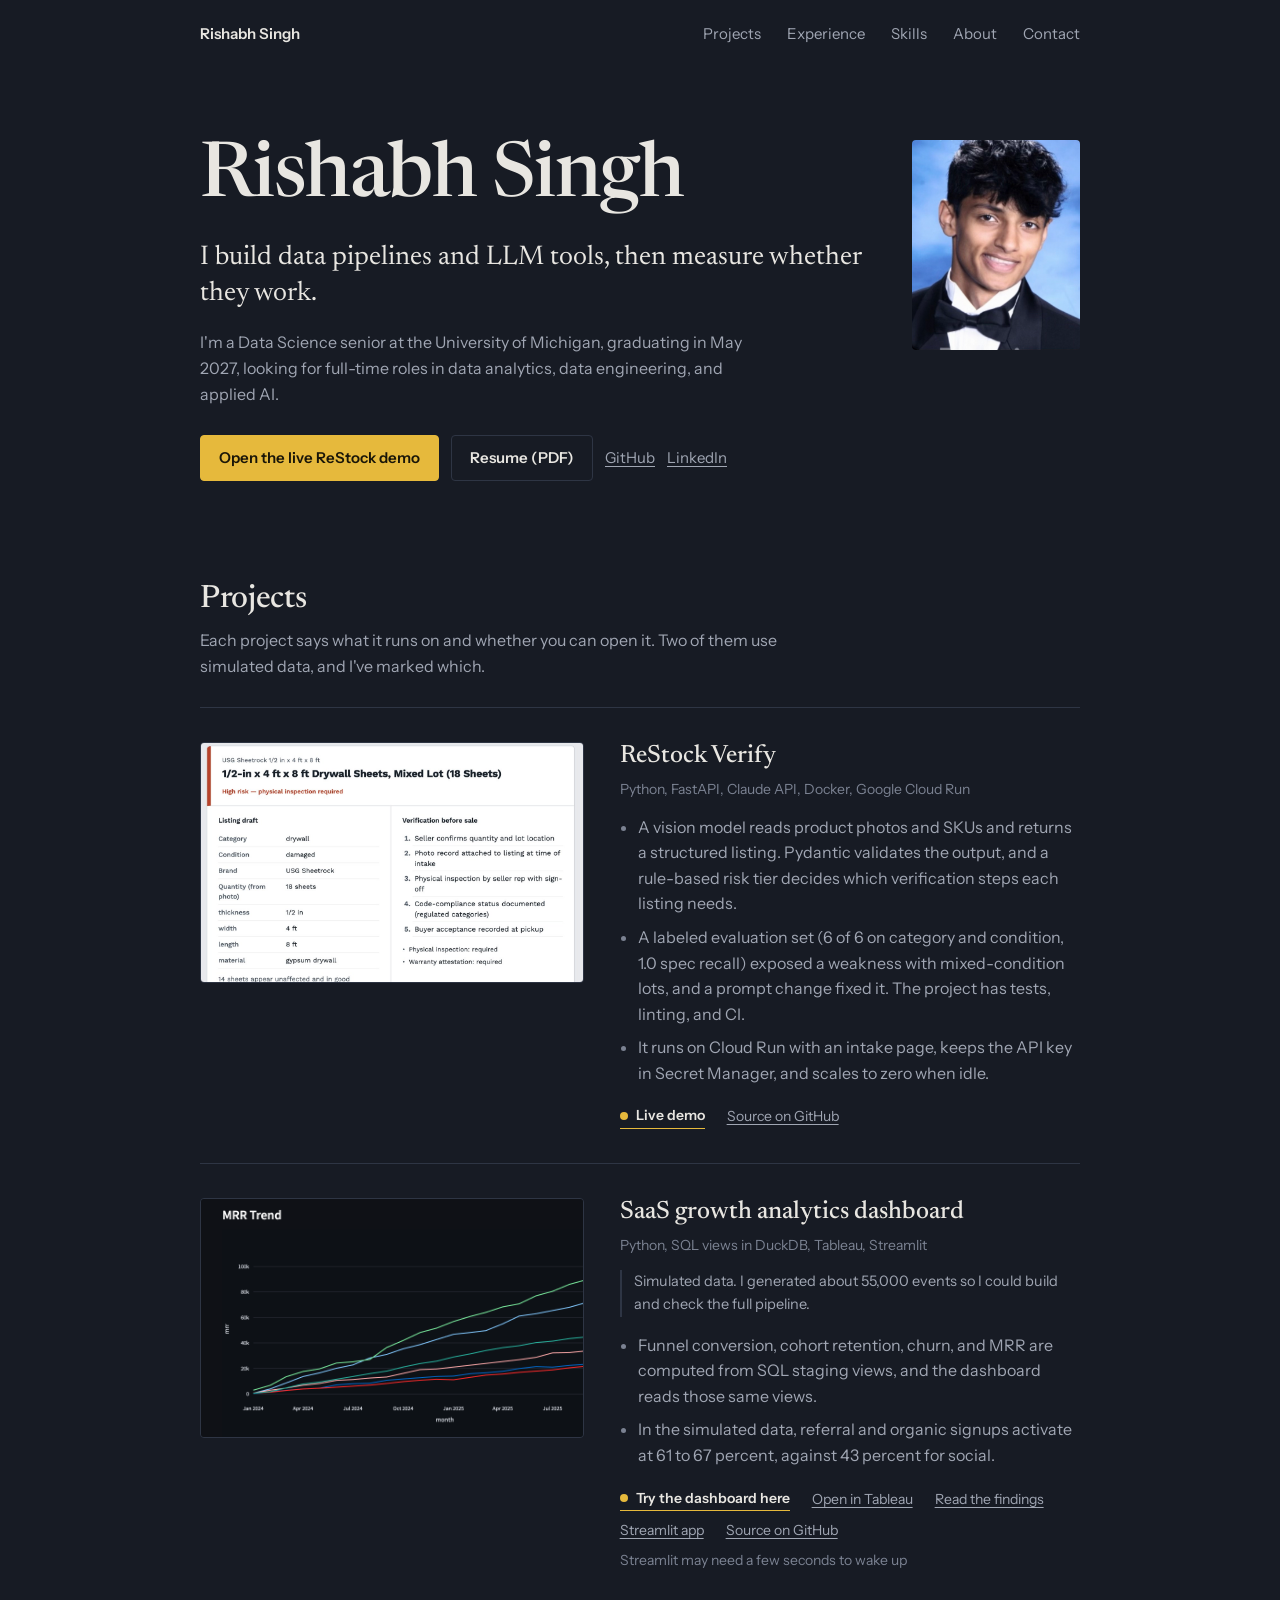
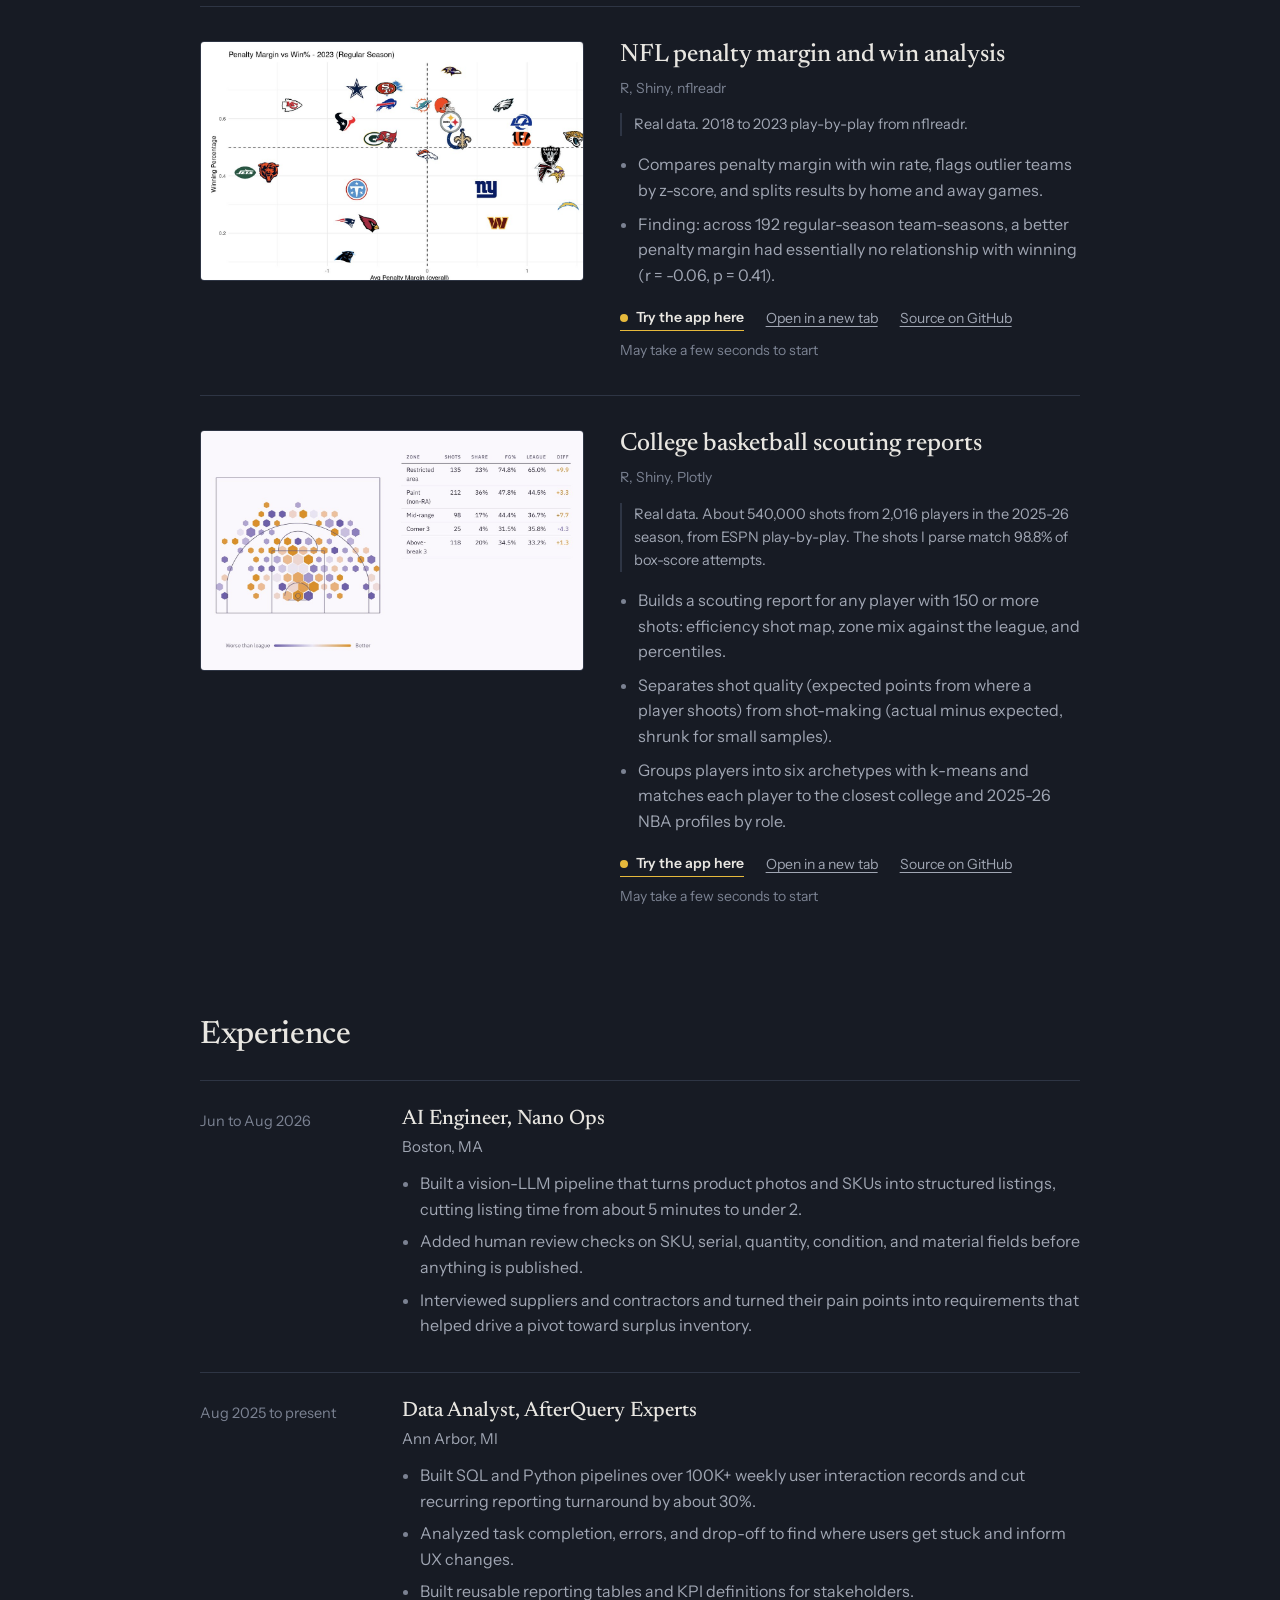
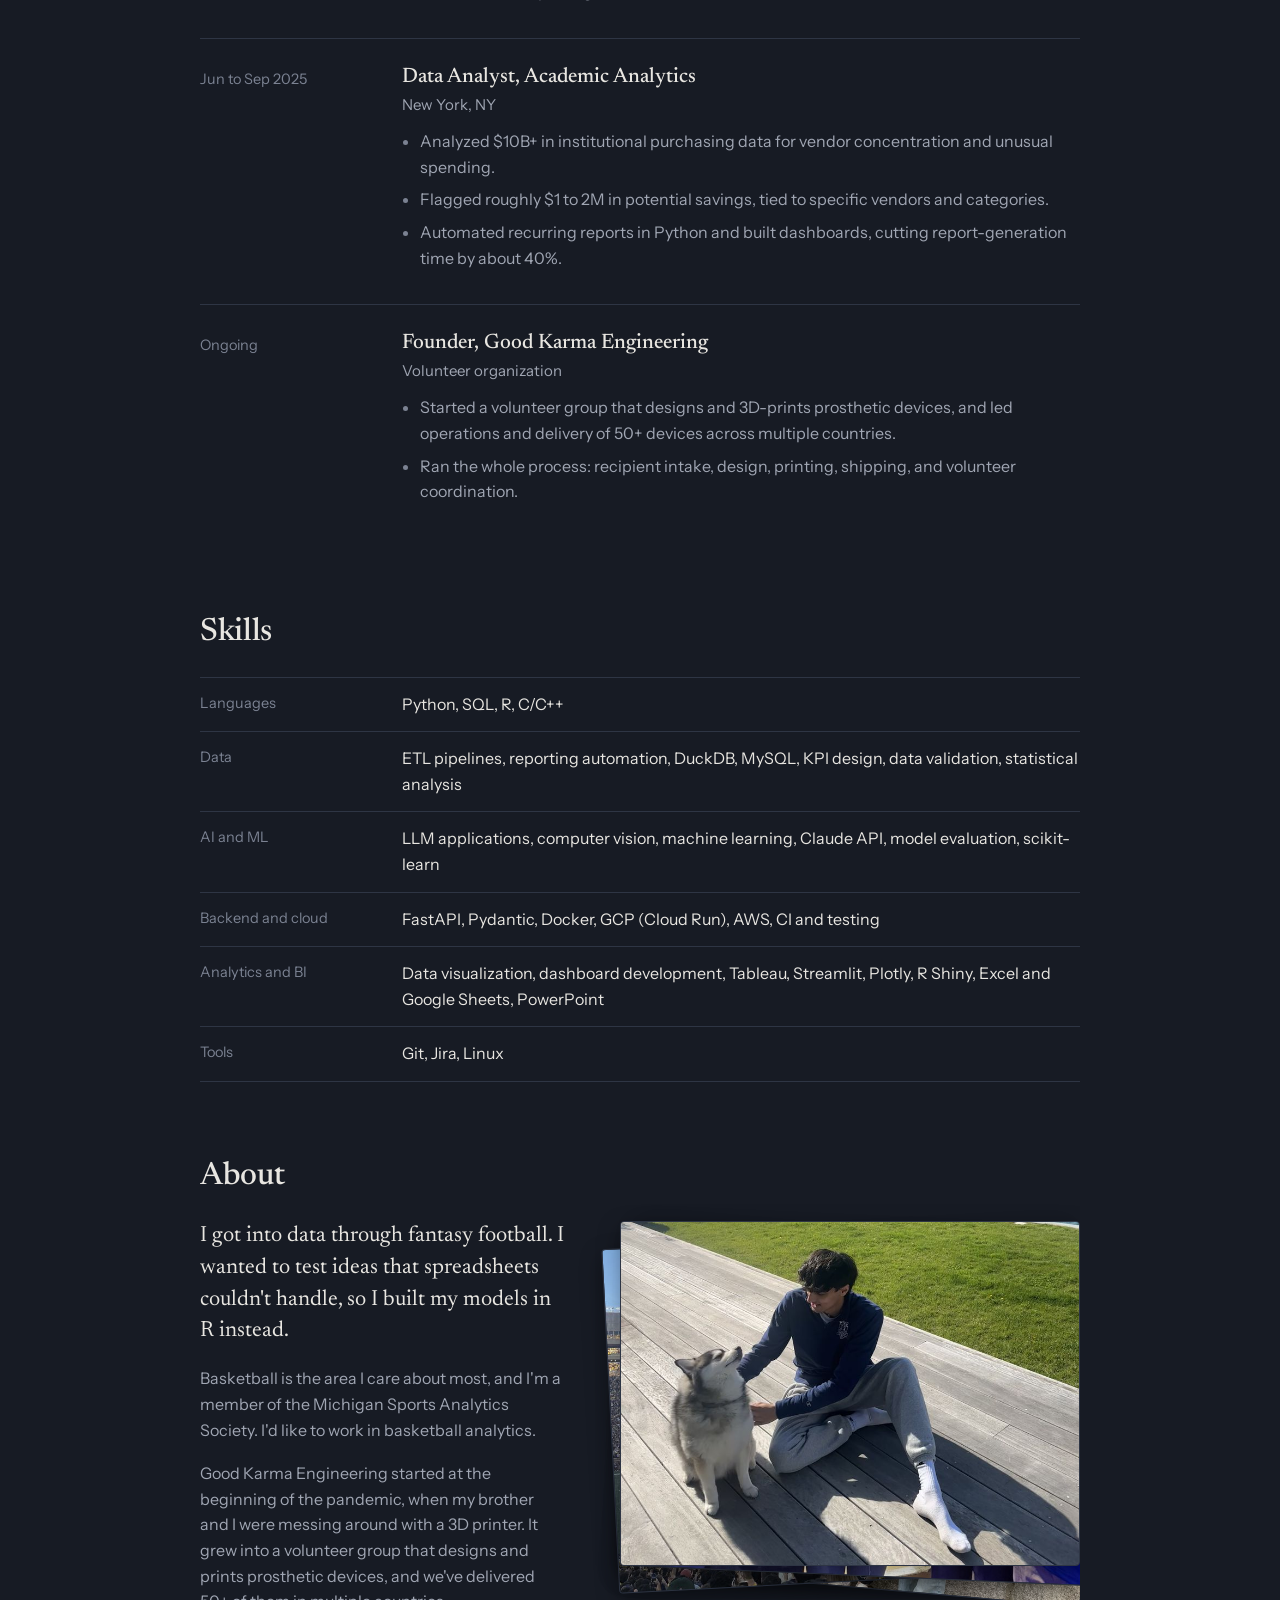
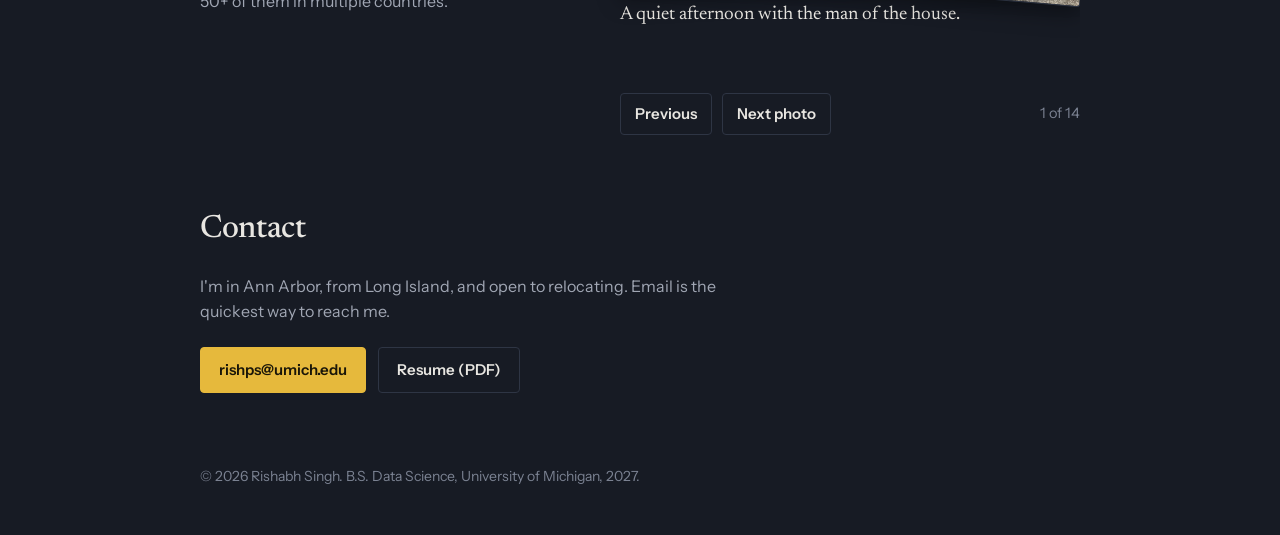
==== index.html @ 1d32dce1 "Skills: match the new resume" ====
<!DOCTYPE html>
<html lang="en">
<head>
  <meta charset="UTF-8" />
  <meta name="viewport" content="width=device-width, initial-scale=1.0" />
  <title>Rishabh Singh | Data and AI</title>
  <meta name="description" content="Rishabh Singh is a University of Michigan Data Science senior (May 2027) who builds data pipelines and LLM tools, and the analysis that checks whether they work." />
  <meta property="og:type" content="website" />
  <meta property="og:title" content="Rishabh Singh | Data and AI" />
  <meta property="og:description" content="Data pipelines, LLM tools, and the analysis behind them. Live demos, code, resume." />
  <meta property="og:image" content="https://rishabhsxngh.github.io/preview.png" />
  <meta property="og:url" content="https://rishabhsxngh.github.io" />
  <meta name="twitter:card" content="summary_large_image" />
  <link rel="preconnect" href="https://fonts.googleapis.com" />
  <link rel="preconnect" href="https://fonts.gstatic.com" crossorigin />
  <link href="https://fonts.googleapis.com/css2?family=Newsreader:opsz,wght@6..72,400;6..72,500;6..72,600&family=Instrument+Sans:wght@400;500;600&display=swap" rel="stylesheet" />
  <style>
    :root {
      --bg: #171b24;
      --surface: #1e232e;
      --line: #2e3544;
      --text: #e8e6e1;
      --muted: #a0a6b3;
      --faint: #7b8292;
      --accent: #e6b93c;
      --serif: "Newsreader", Georgia, "Times New Roman", serif;
      --sans: "Instrument Sans", system-ui, -apple-system, "Segoe UI", sans-serif;
    }
    * { box-sizing: border-box; }
    html { scroll-behavior: smooth; }
    body {
      margin: 0;
      background: var(--bg);
      color: var(--text);
      font-family: var(--sans);
      font-size: 16px;
      line-height: 1.6;
      -webkit-font-smoothing: antialiased;
    }
    a { color: inherit; }
    img { display: block; max-width: 100%; }
    a:focus-visible { outline: 2px solid var(--accent); outline-offset: 3px; border-radius: 2px; }
    .wrap { width: min(880px, calc(100% - 48px)); margin: 0 auto; }

    /* top bar */
    .top { display: flex; justify-content: space-between; align-items: center; padding: 22px 0; font-size: 15px; }
    .top nav { display: flex; gap: 26px; }
    .top a { color: var(--muted); text-decoration: none; }
    .top a:hover { color: var(--text); }
    .top .home { color: var(--text); font-weight: 600; }

    /* intro */
    .intro { display: grid; grid-template-columns: 1fr 168px; gap: 48px; align-items: start; padding: 72px 0 24px; }
    h1 { font-family: var(--serif); font-weight: 500; font-size: clamp(46px, 7vw, 76px); line-height: 1.02; letter-spacing: -0.02em; margin: 0 0 22px; }
    .lede { font-family: var(--serif); font-size: clamp(22px, 2.6vw, 27px); line-height: 1.35; color: var(--text); margin: 0 0 18px; max-width: 30em; }
    .intro p.sub { color: var(--muted); margin: 0 0 28px; max-width: 36em; }
    .intro .photo img { width: 168px; height: 210px; object-fit: cover; border-radius: 4px; }
    .actions { display: flex; flex-wrap: wrap; gap: 12px; align-items: center; }
    .btn { display: inline-block; padding: 10px 18px; border-radius: 4px; font-weight: 600; font-size: 15px; text-decoration: none; border: 1px solid var(--line); color: var(--text); }
    .btn:hover { border-color: var(--muted); }
    .btn.primary { background: var(--accent); border-color: var(--accent); color: #1a1608; }
    .btn.primary:hover { background: #f0c95a; border-color: #f0c95a; }
    .textlink { color: var(--muted); font-size: 15px; text-underline-offset: 3px; }
    .textlink:hover { color: var(--text); }

    /* sections */
    section { padding-top: 76px; }
    h2 { font-family: var(--serif); font-weight: 500; font-size: 32px; letter-spacing: -0.01em; line-height: 1.15; margin: 0 0 26px; }
    .section-note { color: var(--muted); margin: -16px 0 28px; max-width: 38em; }

    /* projects */
    .project { display: grid; grid-template-columns: 1fr; gap: 20px; padding: 34px 0; border-top: 1px solid var(--line); }
    .project.has-shot { grid-template-columns: minmax(0, 5fr) minmax(0, 6fr); gap: 36px; align-items: start; }
    .project h3 { font-family: var(--serif); font-weight: 500; font-size: 25px; line-height: 1.2; margin: 0 0 6px; }
    .stack { color: var(--faint); font-size: 14px; margin: 0 0 14px; }
    .project ul { margin: 0 0 18px; padding-left: 18px; color: var(--muted); }
    .project li { margin-bottom: 8px; }
    .project li::marker { color: var(--faint); }
    .shot { border: 1px solid var(--line); border-radius: 4px; overflow: hidden; background: var(--surface); }
    .shot img { width: 100%; aspect-ratio: 16 / 10; object-fit: cover; object-position: top left; }
    .status { display: flex; flex-wrap: wrap; gap: 8px 22px; align-items: center; font-size: 14px; }
    .status .live { display: inline-flex; align-items: center; gap: 8px; font-weight: 600; color: var(--text); text-decoration: none; border-bottom: 1px solid var(--accent); padding-bottom: 1px; }
    .status .live::before { content: ""; width: 8px; height: 8px; border-radius: 50%; background: var(--accent); }
    .status .live:hover { color: var(--accent); }
    .status a.src { color: var(--muted); text-underline-offset: 3px; }
    .status a.src:hover { color: var(--text); }
    .status button.try { font: inherit; font-weight: 600; color: var(--text); background: none; border: 0; border-bottom: 1px solid var(--accent); padding: 0 0 1px; cursor: pointer; display: inline-flex; align-items: center; gap: 8px; }
    .status button.try::before { content: ""; width: 8px; height: 8px; border-radius: 50%; background: var(--accent); }
    .status button.try:hover { color: var(--accent); }
    .embed { grid-column: 1 / -1; border: 1px solid var(--line); border-radius: 4px; background: var(--surface); padding: 10px; overflow: hidden; }
    .embed[hidden] { display: none; }
    .embed .tableauPlaceholder { width: 100%; }
    .status .note { color: var(--faint); }
    .data-note { margin: 0 0 16px; padding-left: 12px; border-left: 2px solid var(--line); color: var(--muted); font-size: 14.5px; }

    /* experience */
    .role { display: grid; grid-template-columns: 170px 1fr; gap: 12px 32px; padding: 26px 0; border-top: 1px solid var(--line); }
    .role .when { color: var(--faint); font-size: 14.5px; padding-top: 3px; }
    .role h3 { font-family: var(--serif); font-weight: 500; font-size: 21px; line-height: 1.25; margin: 0 0 2px; }
    .role .where { color: var(--muted); font-size: 15px; margin: 0 0 12px; }
    .role ul { margin: 0; padding-left: 18px; color: var(--muted); }
    .role li { margin-bottom: 7px; }
    .role li::marker { color: var(--faint); }

    /* skills */
    dl.skills { margin: 0; border-top: 1px solid var(--line); }
    dl.skills div { display: grid; grid-template-columns: 170px 1fr; gap: 12px 32px; padding: 14px 0; border-bottom: 1px solid var(--line); }
    dl.skills dt { color: var(--faint); font-size: 14.5px; }
    dl.skills dd { margin: 0; color: var(--text); }

    /* about */
    #about { overflow-x: clip; }
    .about-grid { display: grid; grid-template-columns: minmax(0, 1fr) minmax(0, 460px); gap: 56px; align-items: start; }
    .about-text p { margin: 0 0 18px; color: var(--muted); max-width: 34em; }
    .about-text p.first { font-family: var(--serif); font-size: 22px; line-height: 1.45; color: var(--text); }
    .deck { position: relative; aspect-ratio: 4 / 3; margin-bottom: 36px; }
    .card { position: absolute; inset: 0; margin: 0; border-radius: 4px; overflow: hidden; border: 1px solid var(--line); background: var(--surface); box-shadow: 0 8px 22px rgba(0, 0, 0, 0.35); cursor: pointer; transition: transform .38s cubic-bezier(.2, .7, .2, 1), opacity .25s; }
    .card img { width: 100%; height: 100%; object-fit: cover; }
    .card[data-pos="0"] { transform: none; z-index: 4; }
    .card[data-pos="1"] { transform: translate(12px, 10px) rotate(2.5deg); z-index: 3; }
    .card[data-pos="2"] { transform: translate(-10px, 16px) rotate(-3deg); z-index: 2; }
    .card[data-pos="3"] { transform: translate(16px, 22px) rotate(5deg); z-index: 1; }
    .card[data-pos="4"] { transform: translate(16px, 22px) rotate(5deg); z-index: 0; opacity: 0; pointer-events: none; }
    .card.leaving { transform: translate(78%, -6%) rotate(12deg); opacity: 0; }
    .card.no-anim { transition: none; }
    .caption { min-height: 3.1em; margin: 0 0 14px; font-family: var(--serif); font-size: 19px; line-height: 1.35; }
    .deck-controls { display: flex; align-items: center; gap: 10px; }
    .deck-controls button { font: inherit; font-size: 15px; font-weight: 600; padding: 8px 14px; border-radius: 4px; border: 1px solid var(--line); background: transparent; color: var(--text); cursor: pointer; }
    .deck-controls button:hover { border-color: var(--muted); }
    .deck-controls button:focus-visible { outline: 2px solid var(--accent); outline-offset: 3px; }
    .deck-controls .count { margin-left: auto; color: var(--faint); font-size: 14.5px; }

    /* contact */
    .contact p { color: var(--muted); max-width: 34em; margin: 0 0 22px; }
    footer { padding: 72px 0 48px; color: var(--faint); font-size: 14px; }

    @media (max-width: 760px) {
      .wrap { width: calc(100% - 40px); }
      .top .home { display: none; }
      .top nav { width: 100%; justify-content: space-between; flex-wrap: wrap; row-gap: 2px; font-size: 13px; }
      .deck { width: calc(100% - 28px); }
      .intro { grid-template-columns: 1fr; gap: 28px; padding-top: 40px; }
      .intro .photo { order: -1; }
      .intro .photo img { width: 104px; height: 130px; }
      section { padding-top: 56px; }
      .project.has-shot { grid-template-columns: 1fr; gap: 20px; }
      .role, dl.skills div { grid-template-columns: 1fr; gap: 2px; }
      .about-grid { grid-template-columns: 1fr; gap: 40px; }
      .about-text p.first { font-size: 20px; }
    }
    @media (prefers-reduced-motion: reduce) { html { scroll-behavior: auto; } .card { transition: none; } }
  </style>
</head>
<body>

<div class="wrap">
  <div class="top">
    <a class="home" href="#">Rishabh Singh</a>
    <nav>
      <a href="#projects">Projects</a>
      <a href="#experience">Experience</a>
      <a href="#skills">Skills</a>
      <a href="#about">About</a>
      <a href="#contact">Contact</a>
    </nav>
  </div>

  <header class="intro">
    <div>
      <h1>Rishabh Singh</h1>
      <p class="lede">I build data pipelines and LLM tools, then measure whether they work.</p>
      <p class="sub">I'm a Data Science senior at the University of Michigan, graduating in May 2027, looking for full-time roles in data analytics, data engineering, and applied AI.</p>
      <div class="actions">
        <a class="btn primary" href="https://restock-verify-336252879714.us-central1.run.app" target="_blank" rel="noreferrer">Open the live ReStock demo</a>
        <a class="btn" href="RishabhSingh_Resume_F26.pdf" target="_blank" rel="noreferrer">Resume (PDF)</a>
        <a class="textlink" href="https://github.com/rishabhsxngh" target="_blank" rel="noreferrer">GitHub</a>
        <a class="textlink" href="https://www.linkedin.com/in/rishabhsingh2027" target="_blank" rel="noreferrer">LinkedIn</a>
      </div>
    </div>
    <div class="photo"><img src="assets/img/photo.jpg" alt="Portrait of Rishabh Singh" /></div>
  </header>

  <main>
    <section id="projects">
      <h2>Projects</h2>
      <p class="section-note">Each project says what it runs on and whether you can open it. Two of them use simulated data, and I've marked which.</p>

      <article class="project has-shot">
        <div class="shot"><img src="assets/img/restock-app.jpg" alt="ReStock Verify result: a drywall listing draft flagged high risk, with its verification steps" /></div>
        <div>
          <h3>ReStock Verify</h3>
          <p class="stack">Python, FastAPI, Claude API, Docker, Google Cloud Run</p>
          <ul>
            <li>A vision model reads product photos and SKUs and returns a structured listing. Pydantic validates the output, and a rule-based risk tier decides which verification steps each listing needs.</li>
            <li>A labeled evaluation set (6 of 6 on category and condition, 1.0 spec recall) exposed a weakness with mixed-condition lots, and a prompt change fixed it. The project has tests, linting, and CI.</li>
            <li>It runs on Cloud Run with an intake page, keeps the API key in Secret Manager, and scales to zero when idle.</li>
          </ul>
          <div class="status">
            <a class="live" href="https://restock-verify-336252879714.us-central1.run.app" target="_blank" rel="noreferrer">Live demo</a>
            <a class="src" href="https://github.com/rishabhsxngh/restock-verify" target="_blank" rel="noreferrer">Source on GitHub</a>
          </div>
        </div>
      </article>

      <article class="project has-shot">
        <div class="shot"><img src="assets/img/saas-dashboard.png" alt="Screenshot of the SaaS growth analytics dashboard" /></div>
        <div>
          <h3>SaaS growth analytics dashboard</h3>
          <p class="stack">Python, SQL views in DuckDB, Tableau, Streamlit</p>
          <p class="data-note">Simulated data. I generated about 55,000 events so I could build and check the full pipeline.</p>
          <ul>
            <li>Funnel conversion, cohort retention, churn, and MRR are computed from SQL staging views, and the dashboard reads those same views.</li>
            <li>In the simulated data, referral and organic signups activate at 61 to 67 percent, against 43 percent for social.</li>
          </ul>
          <div class="status">
            <button class="try" type="button" aria-expanded="false" aria-controls="tableau-embed">Try the dashboard here</button>
            <a class="src" href="https://public.tableau.com/views/SaaSGrowthAnalytics/AcquisitionPerformance?:language=en-US&amp;:display_count=n" target="_blank" rel="noreferrer">Open in Tableau</a>
            <a class="src" href="saas-findings.html">Read the findings</a>
            <a class="src" href="https://rishabh-saas-analytics.streamlit.app" target="_blank" rel="noreferrer">Streamlit app</a>
            <a class="src" href="https://github.com/rishabhsxngh/saas-growth-analytics" target="_blank" rel="noreferrer">Source on GitHub</a>
            <span class="note">Streamlit may need a few seconds to wake up</span>
          </div>
        </div>
        <div class="embed" id="tableau-embed" hidden></div>
      </article>

      <article class="project has-shot">
        <div class="shot"><img src="assets/img/nfl-app.jpg" alt="Screenshot of the NFL penalty margin app showing team logos on a penalty margin versus win percentage plot" /></div>
        <div>
          <h3>NFL penalty margin and win analysis</h3>
          <p class="stack">R, Shiny, nflreadr</p>
          <p class="data-note">Real data. 2018 to 2023 play-by-play from nflreadr.</p>
          <ul>
            <li>Compares penalty margin with win rate, flags outlier teams by z-score, and splits results by home and away games.</li>
            <li>Finding: across 192 regular-season team-seasons, a better penalty margin had essentially no relationship with winning (r = -0.06, p = 0.41).</li>
          </ul>
          <div class="status">
            <button class="try" type="button" data-embed="nfl-embed" data-src="https://01a179ca-957f-4234-8a71-6278fc3c0248.share.connect.posit.cloud/" data-title="NFL penalty margin app" data-open="Try the app here" data-close="Hide the app" aria-expanded="false" aria-controls="nfl-embed">Try the app here</button>
            <a class="src" href="https://01a179ca-957f-4234-8a71-6278fc3c0248.share.connect.posit.cloud/" target="_blank" rel="noreferrer">Open in a new tab</a>
            <a class="src" href="https://github.com/rishabhsxngh/NFL-Analysis" target="_blank" rel="noreferrer">Source on GitHub</a>
            <span class="note">May take a few seconds to start</span>
          </div>
        </div>
        <div class="embed" id="nfl-embed" hidden></div>
      </article>

      <article class="project has-shot">
        <div class="shot"><img src="assets/img/nba-report.jpg" alt="Shot chart for AJ Dybantsa: hexagons sized by shot frequency and coloured by FG% against the league, next to a table of FG% by zone" loading="lazy" /></div>
        <div>
          <h3>College basketball scouting reports</h3>
          <p class="stack">R, Shiny, Plotly</p>
          <p class="data-note">Real data. About 540,000 shots from 2,016 players in the 2025-26 season, from ESPN play-by-play. The shots I parse match 98.8% of box-score attempts.</p>
          <ul>
            <li>Builds a scouting report for any player with 150 or more shots: efficiency shot map, zone mix against the league, and percentiles.</li>
            <li>Separates shot quality (expected points from where a player shoots) from shot-making (actual minus expected, shrunk for small samples).</li>
            <li>Groups players into six archetypes with k-means and matches each player to the closest college and 2025-26 NBA profiles by role.</li>
          </ul>
          <div class="status">
            <button class="try" type="button" data-embed="nba-embed" data-src="https://01a17e91-ff19-0d9b-ed46-417a9d8dfb30.share.connect.posit.cloud/" data-title="College basketball scouting app" data-open="Try the app here" data-close="Hide the app" aria-expanded="false" aria-controls="nba-embed">Try the app here</button>
            <a class="src" href="https://01a17e91-ff19-0d9b-ed46-417a9d8dfb30.share.connect.posit.cloud/" target="_blank" rel="noreferrer">Open in a new tab</a>
            <a class="src" href="https://github.com/rishabhsxngh/nba-prospect-evaluation-tool" target="_blank" rel="noreferrer">Source on GitHub</a>
            <span class="note">May take a few seconds to start</span>
          </div>
        </div>
        <div class="embed" id="nba-embed" hidden></div>
      </article>
    </section>

    <section id="experience">
      <h2>Experience</h2>

      <article class="role">
        <div class="when">Jun to Aug 2026</div>
        <div>
          <h3>AI Engineer, Nano Ops</h3>
          <p class="where">Boston, MA</p>
          <ul>
            <li>Built a vision-LLM pipeline that turns product photos and SKUs into structured listings, cutting listing time from about 5 minutes to under 2.</li>
            <li>Added human review checks on SKU, serial, quantity, condition, and material fields before anything is published.</li>
            <li>Interviewed suppliers and contractors and turned their pain points into requirements that helped drive a pivot toward surplus inventory.</li>
          </ul>
        </div>
      </article>

      <article class="role">
        <div class="when">Aug 2025 to present</div>
        <div>
          <h3>Data Analyst, AfterQuery Experts</h3>
          <p class="where">Ann Arbor, MI</p>
          <ul>
            <li>Built SQL and Python pipelines over 100K+ weekly user interaction records and cut recurring reporting turnaround by about 30%.</li>
            <li>Analyzed task completion, errors, and drop-off to find where users get stuck and inform UX changes.</li>
            <li>Built reusable reporting tables and KPI definitions for stakeholders.</li>
          </ul>
        </div>
      </article>

      <article class="role">
        <div class="when">Jun to Sep 2025</div>
        <div>
          <h3>Data Analyst, Academic Analytics</h3>
          <p class="where">New York, NY</p>
          <ul>
            <li>Analyzed $10B+ in institutional purchasing data for vendor concentration and unusual spending.</li>
            <li>Flagged roughly $1 to 2M in potential savings, tied to specific vendors and categories.</li>
            <li>Automated recurring reports in Python and built dashboards, cutting report-generation time by about 40%.</li>
          </ul>
        </div>
      </article>

      <article class="role">
        <div class="when">Ongoing</div>
        <div>
          <h3>Founder, Good Karma Engineering</h3>
          <p class="where">Volunteer organization</p>
          <ul>
            <li>Started a volunteer group that designs and 3D-prints prosthetic devices, and led operations and delivery of 50+ devices across multiple countries.</li>
            <li>Ran the whole process: recipient intake, design, printing, shipping, and volunteer coordination.</li>
          </ul>
        </div>
      </article>
    </section>

    <section id="skills">
      <h2>Skills</h2>
      <dl class="skills">
        <div><dt>Languages</dt><dd>Python, SQL, R, C/C++</dd></div>
        <div><dt>Data</dt><dd>ETL pipelines, reporting automation, DuckDB, MySQL, KPI design, data validation, statistical analysis</dd></div>
        <div><dt>AI and ML</dt><dd>LLM applications, computer vision, machine learning, Claude API, model evaluation, scikit-learn</dd></div>
        <div><dt>Backend and cloud</dt><dd>FastAPI, Pydantic, Docker, GCP (Cloud Run), AWS, CI and testing</dd></div>
        <div><dt>Analytics and BI</dt><dd>Data visualization, dashboard development, Tableau, Streamlit, Plotly, R Shiny, Excel and Google Sheets, PowerPoint</dd></div>
        <div><dt>Tools</dt><dd>Git, Jira, Linux</dd></div>
      </dl>
    </section>

    <section id="about">
      <h2>About</h2>
      <div class="about-grid">
        <div class="about-text">
          <p class="first">I got into data through fantasy football. I wanted to test ideas that spreadsheets couldn't handle, so I built my models in R instead.</p>
          <p>Basketball is the area I care about most, and I'm a member of the Michigan Sports Analytics Society. I'd like to work in basketball analytics.</p>
          <p>Good Karma Engineering started at the beginning of the pandemic, when my brother and I were messing around with a 3D printer. It grew into a volunteer group that designs and prints prosthetic devices, and we've delivered 50+ of them in multiple countries.</p>
        </div>
        <div class="shuffle" id="shuffle">
          <div class="deck" id="deck">
            <figure class="card" data-caption="A quiet afternoon with the man of the house.">
              <img src="assets/img/about-dog.jpg" alt="Sitting on a wooden deck, petting a large husky-type dog, with a lawn behind" width="840" height="630" />
            </figure>
            <figure class="card" data-caption="Got priced out of the playoff run, but we didn’t miss a watch party.">
              <img src="assets/img/about-knicks.jpg" alt="Five people in Knicks gear in the stands at Madison Square Garden" width="840" height="630" loading="lazy" decoding="async" />
            </figure>
            <figure class="card" data-caption="Nothing beats a Saturday at the Big House.">
              <img src="assets/img/about-stadium.jpg" alt="Michigan Stadium packed with fans, with the marching band on the field" width="840" height="630" loading="lazy" decoding="async" />
            </figure>
            <figure class="card" data-caption="Toledo, Spain, with some friends during spring break.">
              <img src="assets/img/about-spain.jpg" alt="Five friends standing together on a stone wall above a river and hillside town" width="840" height="630" loading="lazy" decoding="async" />
            </figure>
            <figure class="card" data-caption="Smiling through the pain after a last-second loss to Iowa in the Maize Out game.">
              <img src="assets/img/about-stands.jpg" alt="A group of friends in maize and blue in the stands at a Michigan game" width="840" height="630" loading="lazy" decoding="async" />
            </figure>
            <figure class="card" data-caption="Spikeball at the beach: where the rules are a suggestion and the arguments are mandatory.">
              <img src="assets/img/about-spikeball.jpg" alt="Four people playing Spikeball on a sunny beach" width="840" height="630" loading="lazy" decoding="async" />
            </figure>
            <figure class="card" data-caption="Wakeboarding at sunset in North Muskegon, Michigan, before school starts up.">
              <img src="assets/img/about-lake.jpg" alt="Five friends on a boat at sunset holding a wakeboard" width="840" height="630" loading="lazy" decoding="async" />
            </figure>
            <figure class="card" data-caption="Feeding the guy Reginald.">
              <img src="assets/img/about-kangaroo.jpg" alt="Crouching on the grass reaching toward kangaroos" width="840" height="630" loading="lazy" decoding="async" />
            </figure>
            <figure class="card" data-caption="Nothing to smile about after a heartbreaking loss in the IM soccer championship. I’ll get my hands on one of those shirts one day.">
              <img src="assets/img/about-soccer.jpg" alt="A group of friends posing on a lit soccer field at night with a ball" width="840" height="630" loading="lazy" decoding="async" />
            </figure>
            <figure class="card" data-caption="Seniors in front of the house on the first day of class. Never a quiet moment in here.">
              <img src="assets/img/about-house.jpg" alt="A large group of friends standing on the porch and steps of a yellow house" width="840" height="630" loading="lazy" decoding="async" />
            </figure>
            <figure class="card" data-caption="Parading the streets after Michigan dominated March Madness en route to the first championship since 1989. Shock the world, boys!">
              <img src="assets/img/about-night.jpg" alt="Friends crowded together smiling outside an acai bowl shop at night" width="840" height="630" loading="lazy" decoding="async" />
            </figure>
            <figure class="card" data-caption="Scenes after winning the infamous Session 1 vs. Session 2 basketball game at Hindu Heritage Summer Camp.">
              <img src="assets/img/about-driveway.jpg" alt="A large group of friends posing together at dusk with a basketball hoop behind" width="840" height="630" loading="lazy" decoding="async" />
            </figure>
            <figure class="card" data-caption="Wrapped up a successful three-week session at Hindu Heritage Summer Camp, a camp I first attended at 9 years old, all the way to 2024 as Assistant Director.">
              <img src="assets/img/about-stage.jpg" alt="A big group posing on a stage under red and purple lights" width="840" height="630" loading="lazy" decoding="async" />
            </figure>
            <figure class="card" data-caption="Gotta love the free meals when Mom’s in town!">
              <img src="assets/img/about-dinner.jpg" alt="Two people sitting close together at a restaurant table" width="840" height="630" loading="lazy" decoding="async" />
            </figure>
          </div>
          <p class="caption" id="caption" aria-live="polite"></p>
          <div class="deck-controls">
            <button type="button" id="prev" aria-label="Previous photo">Previous</button>
            <button type="button" id="next" aria-label="Next photo">Next photo</button>
            <span class="count" id="count"></span>
          </div>
        </div>
      </div>
    </section>

    <section id="contact" class="contact">
      <h2>Contact</h2>
      <p>I'm in Ann Arbor, from Long Island, and open to relocating. Email is the quickest way to reach me.</p>
      <div class="actions">
        <a class="btn primary" href="mailto:rishps@umich.edu">rishps@umich.edu</a>
        <a class="btn" href="RishabhSingh_Resume_F26.pdf" target="_blank" rel="noreferrer">Resume (PDF)</a>
      </div>
    </section>
  </main>

  <footer>
    <span>© <span id="year"></span> Rishabh Singh. B.S. Data Science, University of Michigan, 2027.</span>
  </footer>
</div>

<script>
  document.getElementById("year").textContent = new Date().getFullYear();

  (function () {
    var deck = document.getElementById("deck");
    var cards = Array.prototype.slice.call(deck.querySelectorAll(".card"));
    var caption = document.getElementById("caption");
    var count = document.getElementById("count");
    var reduce = window.matchMedia("(prefers-reduced-motion: reduce)").matches;
    var order = cards.slice();
    var busy = false;

    cards.forEach(function (c, i) { c.dataset.idx = i; });

    function reserveCaption() {
      var keep = caption.textContent, max = 0;
      caption.style.minHeight = "0";
      cards.forEach(function (c) { caption.textContent = c.dataset.caption; max = Math.max(max, caption.offsetHeight); });
      caption.textContent = keep;
      caption.style.minHeight = max + "px";
    }

    function render() {
      order.forEach(function (c, i) { c.dataset.pos = Math.min(i, 4); });
      caption.textContent = order[0].dataset.caption;
      count.textContent = (Number(order[0].dataset.idx) + 1) + " of " + cards.length;
    }

    function next() {
      if (busy) return;
      busy = true;
      var top = order[0];
      top.classList.add("leaving");
      setTimeout(function () {
        order.push(order.shift());
        top.classList.add("no-anim");
        render();
        void top.offsetWidth;
        top.classList.remove("leaving", "no-anim");
        busy = false;
      }, reduce ? 0 : 260);
    }

    function prev() {
      if (busy) return;
      busy = true;
      var back = order[order.length - 1];
      back.classList.add("no-anim", "leaving");
      order.unshift(order.pop());
      render();
      void back.offsetWidth;
      back.classList.remove("no-anim");
      requestAnimationFrame(function () {
        back.classList.remove("leaving");
        setTimeout(function () { busy = false; }, reduce ? 0 : 380);
      });
    }

    document.getElementById("next").addEventListener("click", next);
    document.getElementById("prev").addEventListener("click", prev);
    deck.addEventListener("click", function (e) {
      if (e.target.closest(".card") === order[0]) next();
    });
    document.getElementById("shuffle").addEventListener("keydown", function (e) {
      if (e.key === "ArrowRight") { next(); }
      if (e.key === "ArrowLeft") { prev(); }
    });

    render();
    reserveCaption();
    window.addEventListener("resize", reserveCaption);
  })();
</script>
<script>
(function () {
  var btn = document.querySelector('button.try:not([data-embed])'), box = document.getElementById('tableau-embed'), loaded = false;
  if (!btn || !box) return;
  btn.addEventListener('click', function () {
    var open = box.hidden;
    box.hidden = !open;
    btn.setAttribute('aria-expanded', String(open));
    btn.textContent = open ? 'Hide the dashboard' : 'Try the dashboard here';
    if (!open || loaded) return;
    loaded = true;
    var id = 'viz-saas';
    var w = Math.max(280, box.clientWidth - 22);
    var h = w > 700 ? Math.round(w * 0.827) + 30 : 727;
    box.innerHTML = "<div class='tableauPlaceholder' id='" + id + "' style='position:relative'>" +
      "<noscript><a href='https://public.tableau.com/views/SaaSGrowthAnalytics/AcquisitionPerformance'>Open the dashboard on Tableau Public</a></noscript>" +
      "<object class='tableauViz' style='display:none;'>" +
      "<param name='host_url' value='https%3A%2F%2Fpublic.tableau.com%2F' /><param name='embed_code_version' value='3' /><param name='site_root' value='' />" +
      "<param name='name' value='SaaSGrowthAnalytics&#47;AcquisitionPerformance' /><param name='tabs' value='no' /><param name='toolbar' value='yes' />" +
      "<param name='static_image' value='https:&#47;&#47;public.tableau.com&#47;static&#47;images&#47;Sa&#47;SaaSGrowthAnalytics&#47;AcquisitionPerformance&#47;1.png' />" +
      "<param name='animate_transition' value='yes' /><param name='display_static_image' value='yes' /><param name='display_spinner' value='yes' />" +
      "<param name='display_overlay' value='yes' /><param name='display_count' value='yes' /><param name='language' value='en-US' /></object></div>";
    var div = document.getElementById(id), viz = div.getElementsByTagName('object')[0];
    viz.style.width = w + 'px'; viz.style.height = h + 'px';
    var sc = document.createElement('script');
    sc.src = 'https://public.tableau.com/javascripts/api/viz_v1.js';
    viz.parentNode.insertBefore(sc, viz);
  });
})();
</script>
<script>
(function () {
  document.querySelectorAll('button.try[data-embed]').forEach(function (btn) {
    var box = document.getElementById(btn.getAttribute('data-embed')), loaded = false;
    if (!box) return;
    btn.addEventListener('click', function () {
      var open = box.hidden;
      box.hidden = !open;
      btn.setAttribute('aria-expanded', String(open));
      btn.textContent = open ? btn.getAttribute('data-close') : btn.getAttribute('data-open');
      if (!open || loaded) return;
      loaded = true;
      var f = document.createElement('iframe');
      f.src = btn.getAttribute('data-src');
      f.title = btn.getAttribute('data-title');
      f.loading = 'lazy';
      f.style.cssText = 'width:100%;height:820px;border:0;background:#fff;display:block';
      box.appendChild(f);
    });
  });
})();
</script>
</body>
</html>
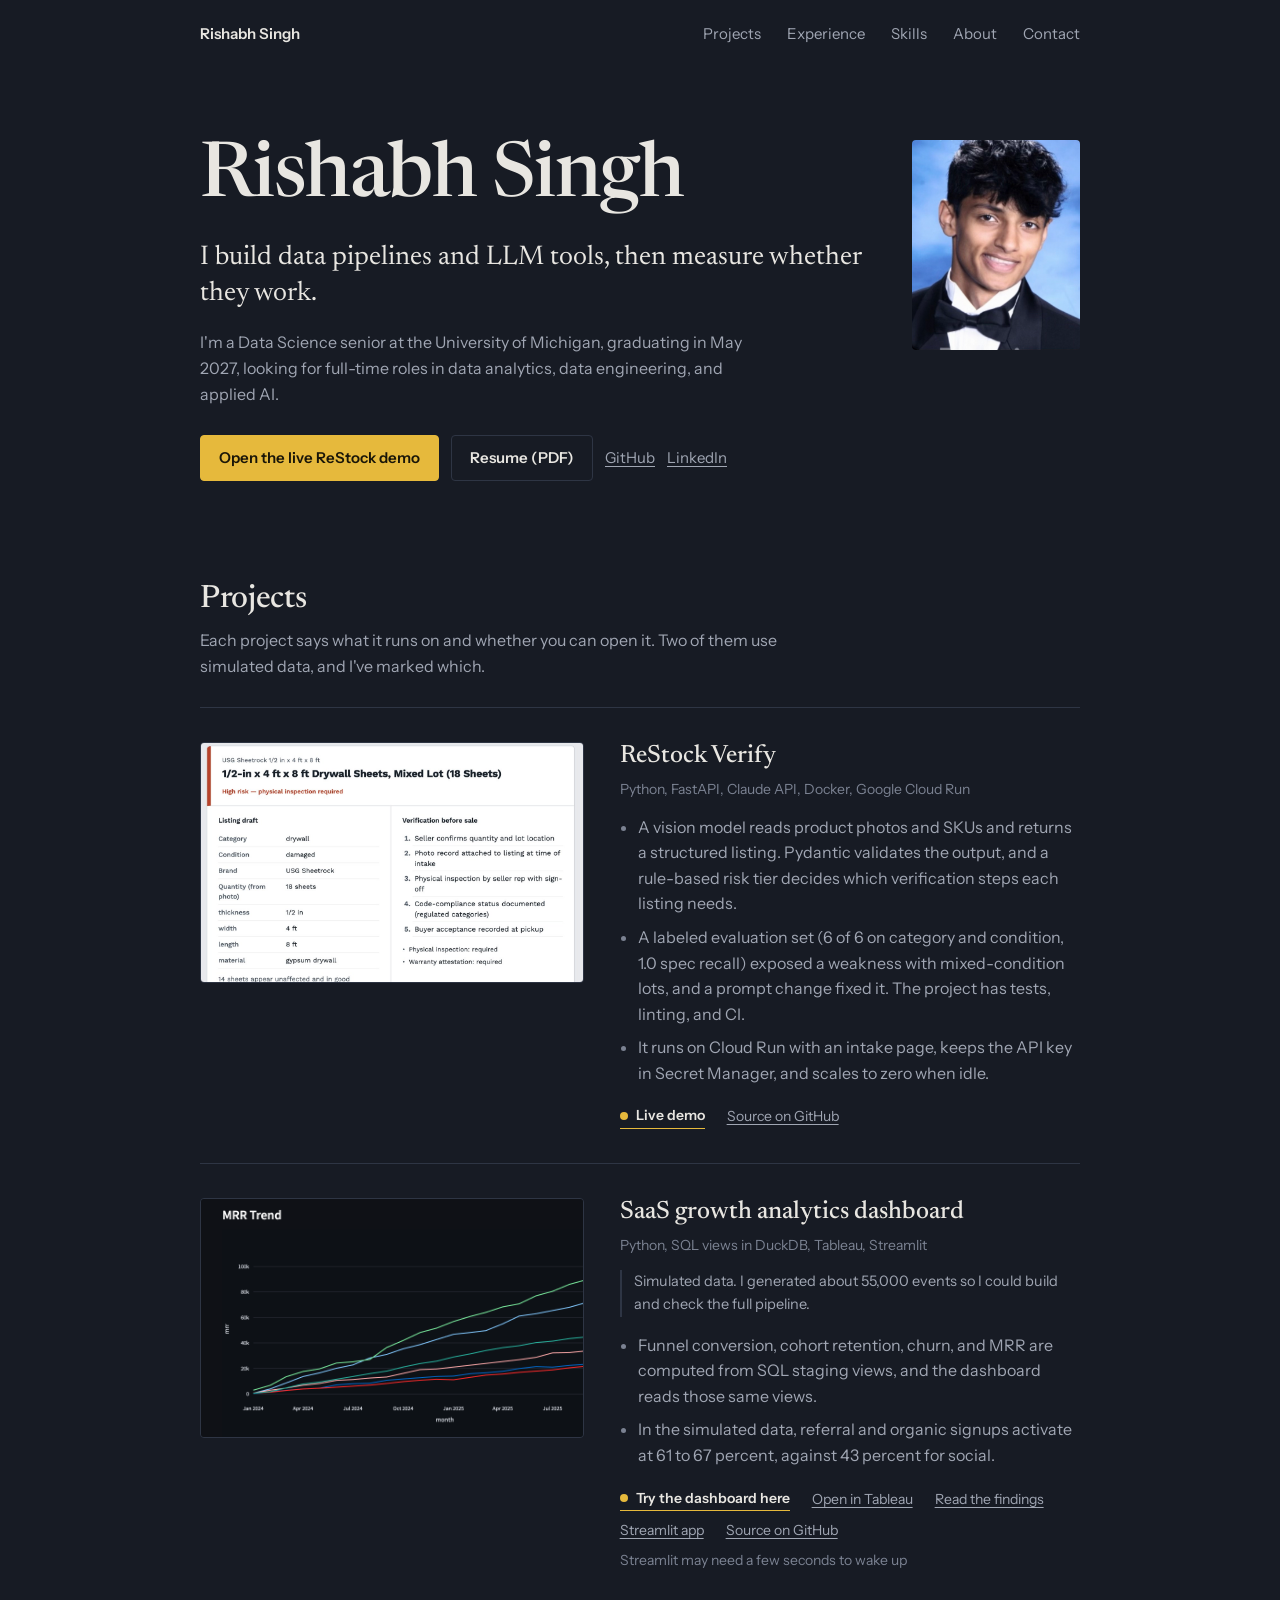
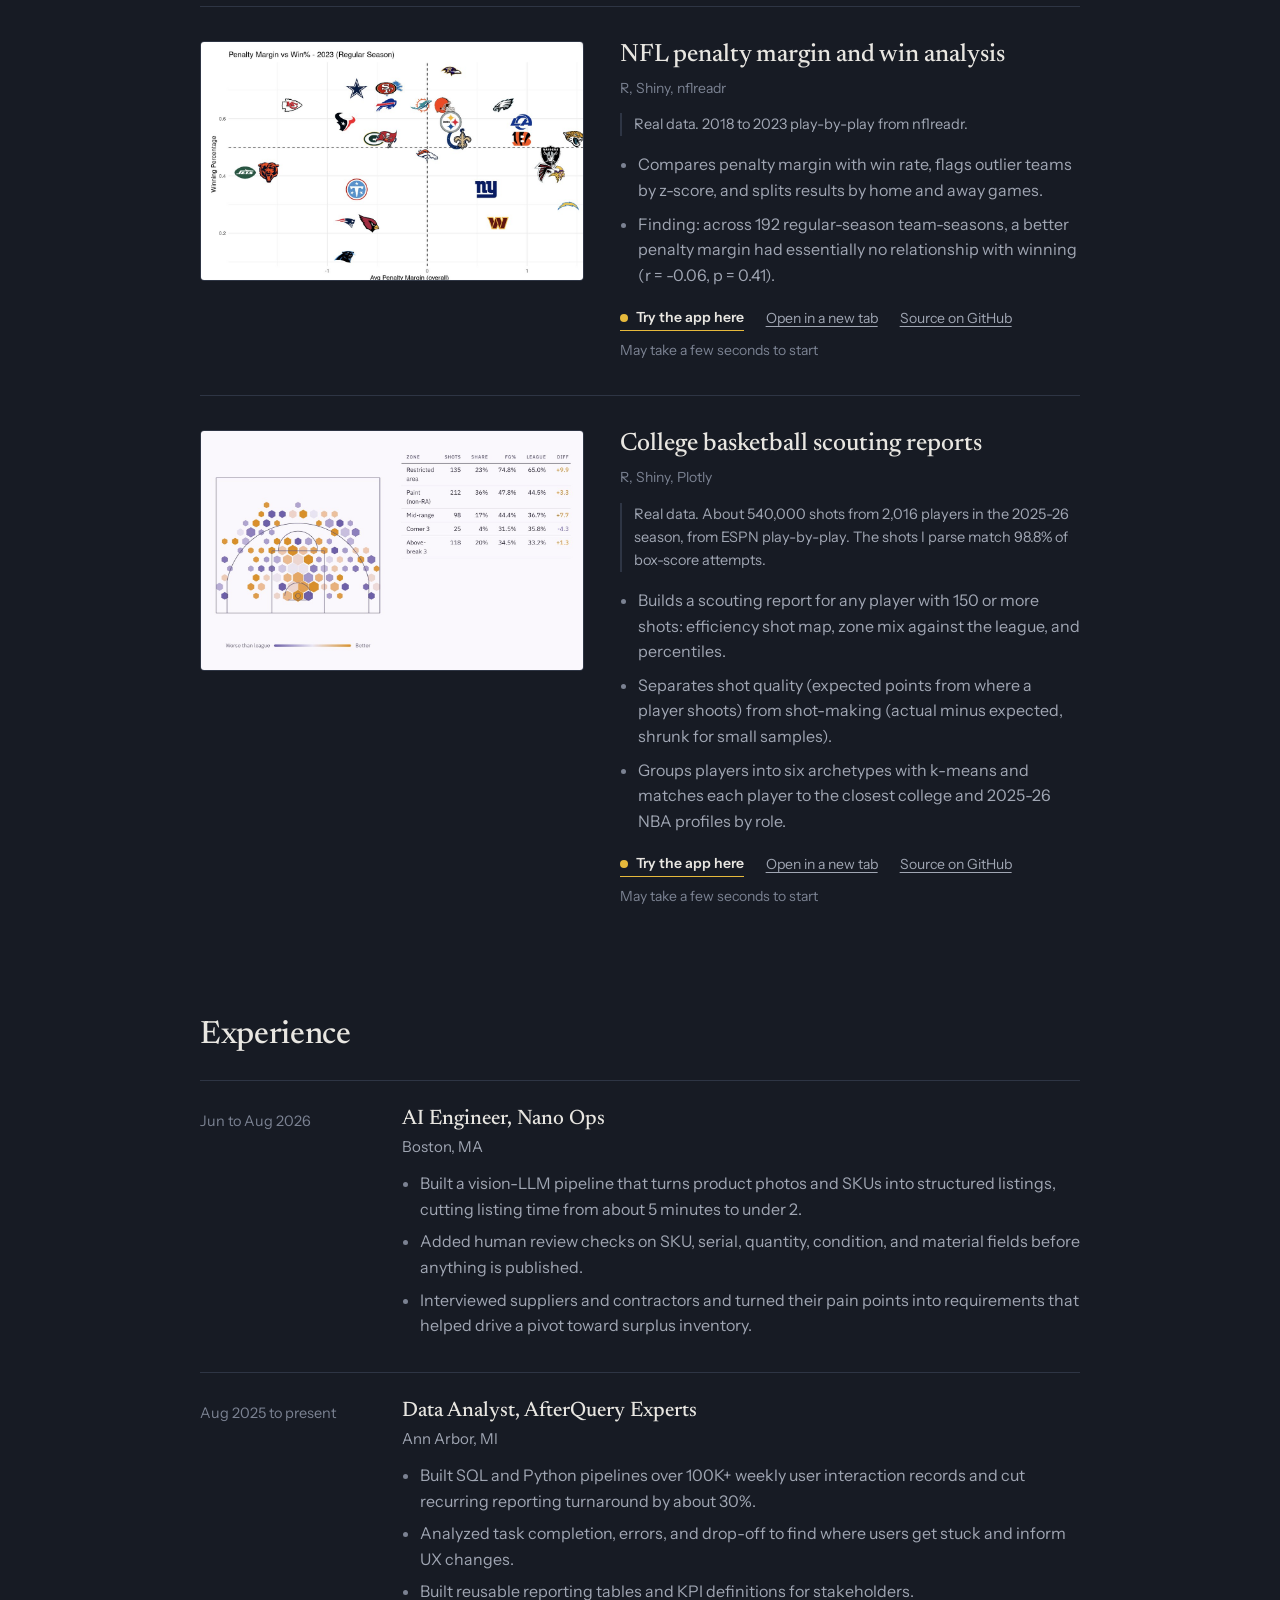
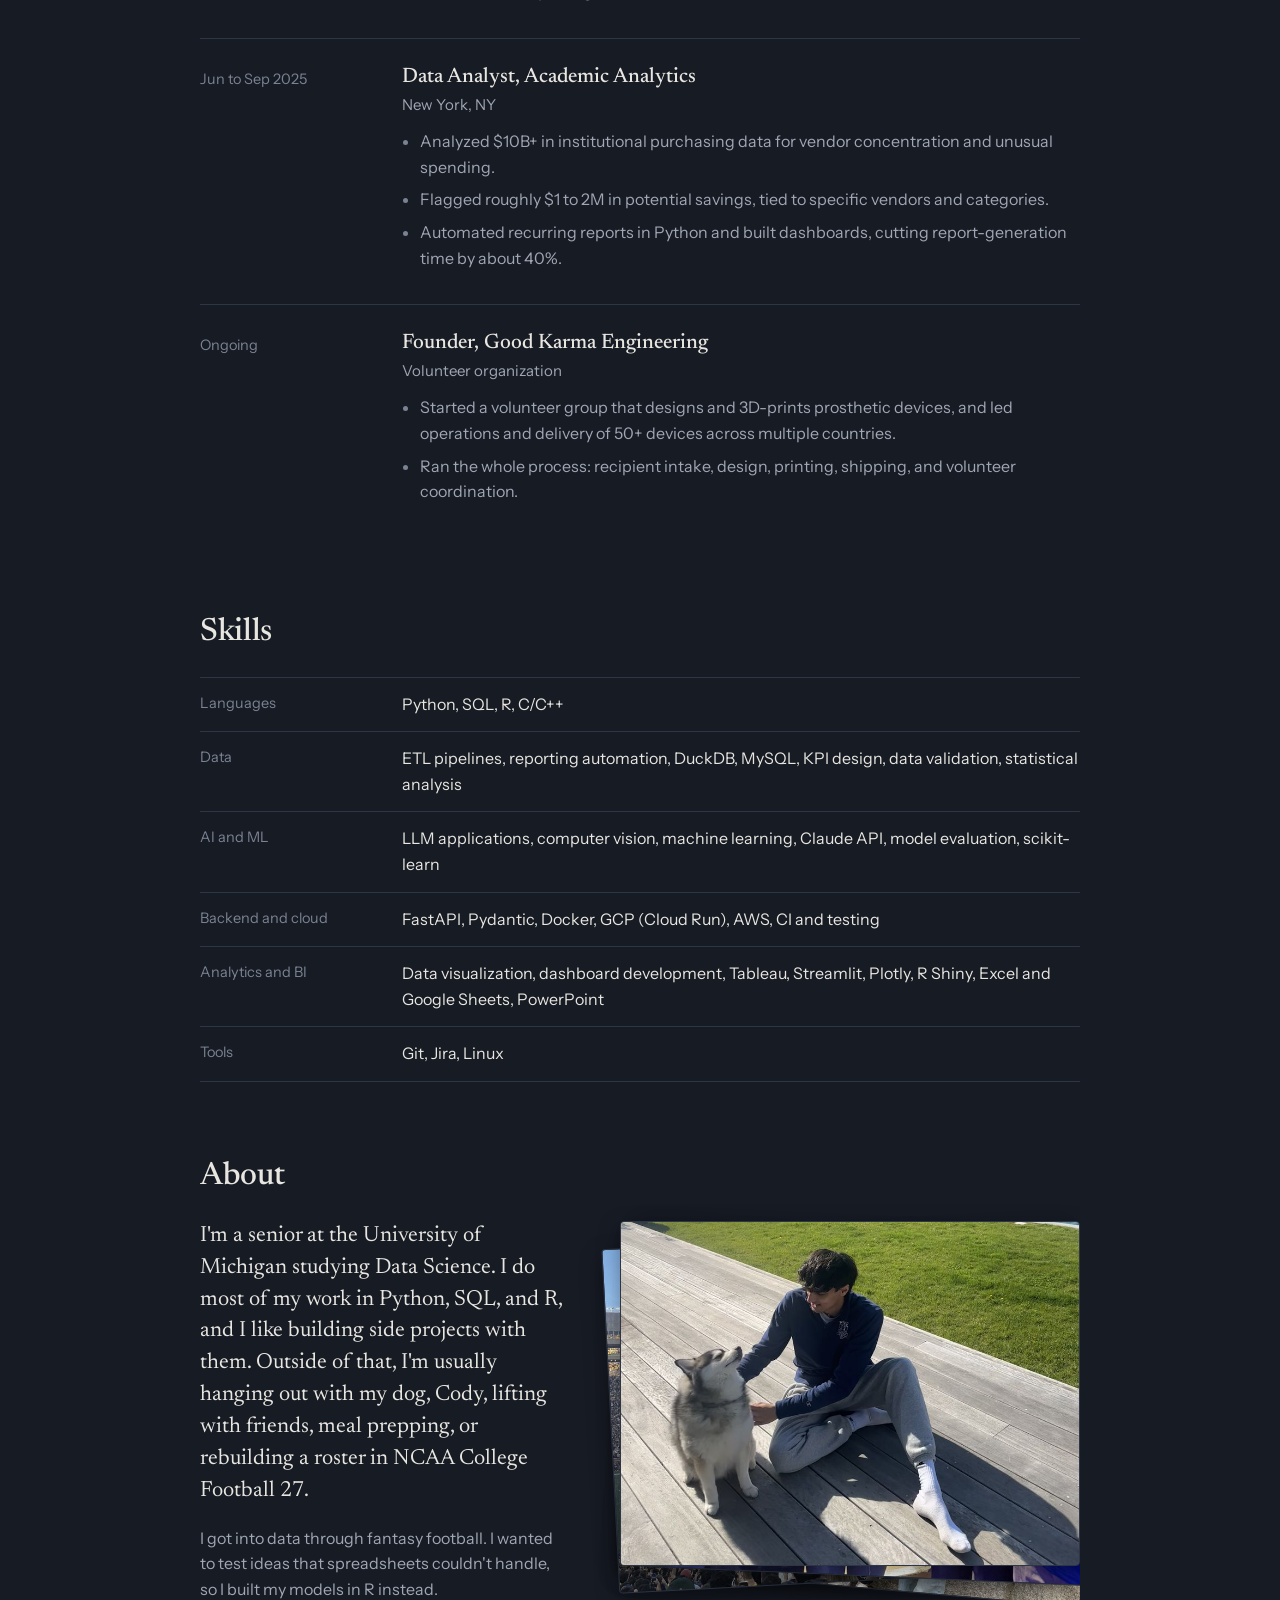
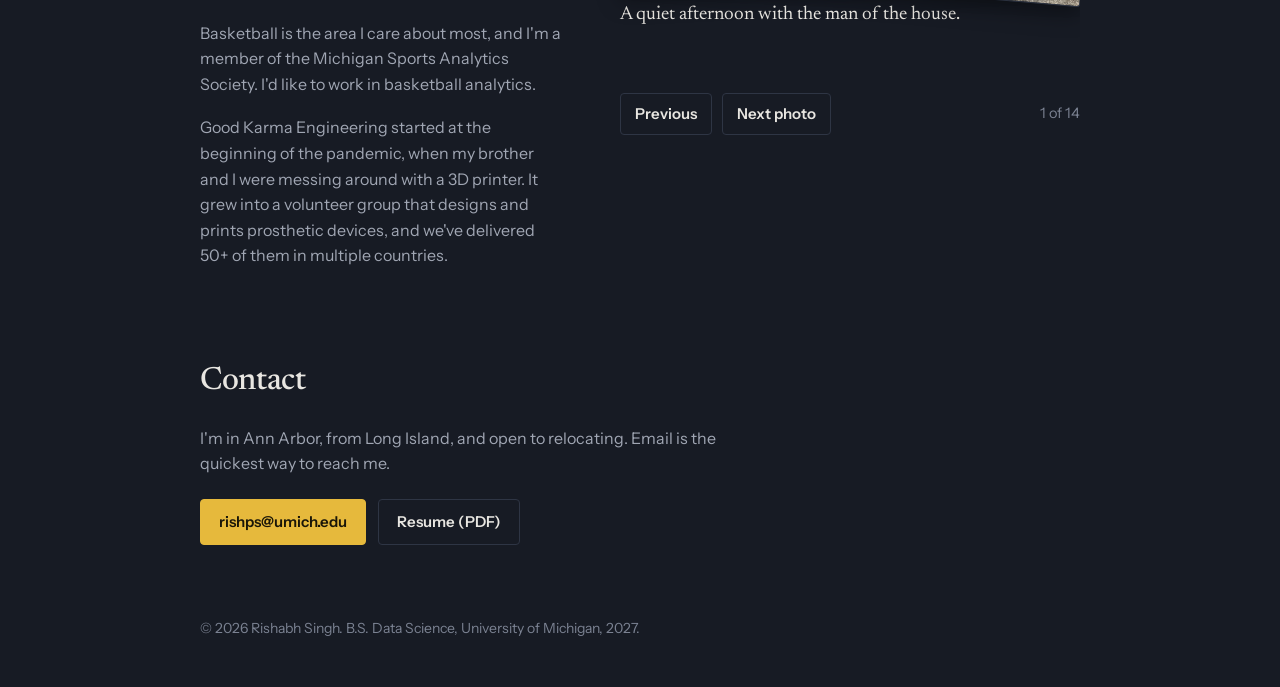
==== commit fdefae96: "About: add intro paragraph" ====
--- a/index.html
+++ b/index.html
@@ -337,7 +337,8 @@
       <h2>About</h2>
       <div class="about-grid">
         <div class="about-text">
-          <p class="first">I got into data through fantasy football. I wanted to test ideas that spreadsheets couldn't handle, so I built my models in R instead.</p>
+          <p class="first">I'm a senior at the University of Michigan studying Data Science. I do most of my work in Python, SQL, and R, and I like building side projects with them. Outside of that, I'm usually hanging out with my dog, Cody, lifting with friends, meal prepping, or rebuilding a roster in NCAA College Football 27.</p>
+          <p>I got into data through fantasy football. I wanted to test ideas that spreadsheets couldn't handle, so I built my models in R instead.</p>
           <p>Basketball is the area I care about most, and I'm a member of the Michigan Sports Analytics Society. I'd like to work in basketball analytics.</p>
           <p>Good Karma Engineering started at the beginning of the pandemic, when my brother and I were messing around with a 3D printer. It grew into a volunteer group that designs and prints prosthetic devices, and we've delivered 50+ of them in multiple countries.</p>
         </div>
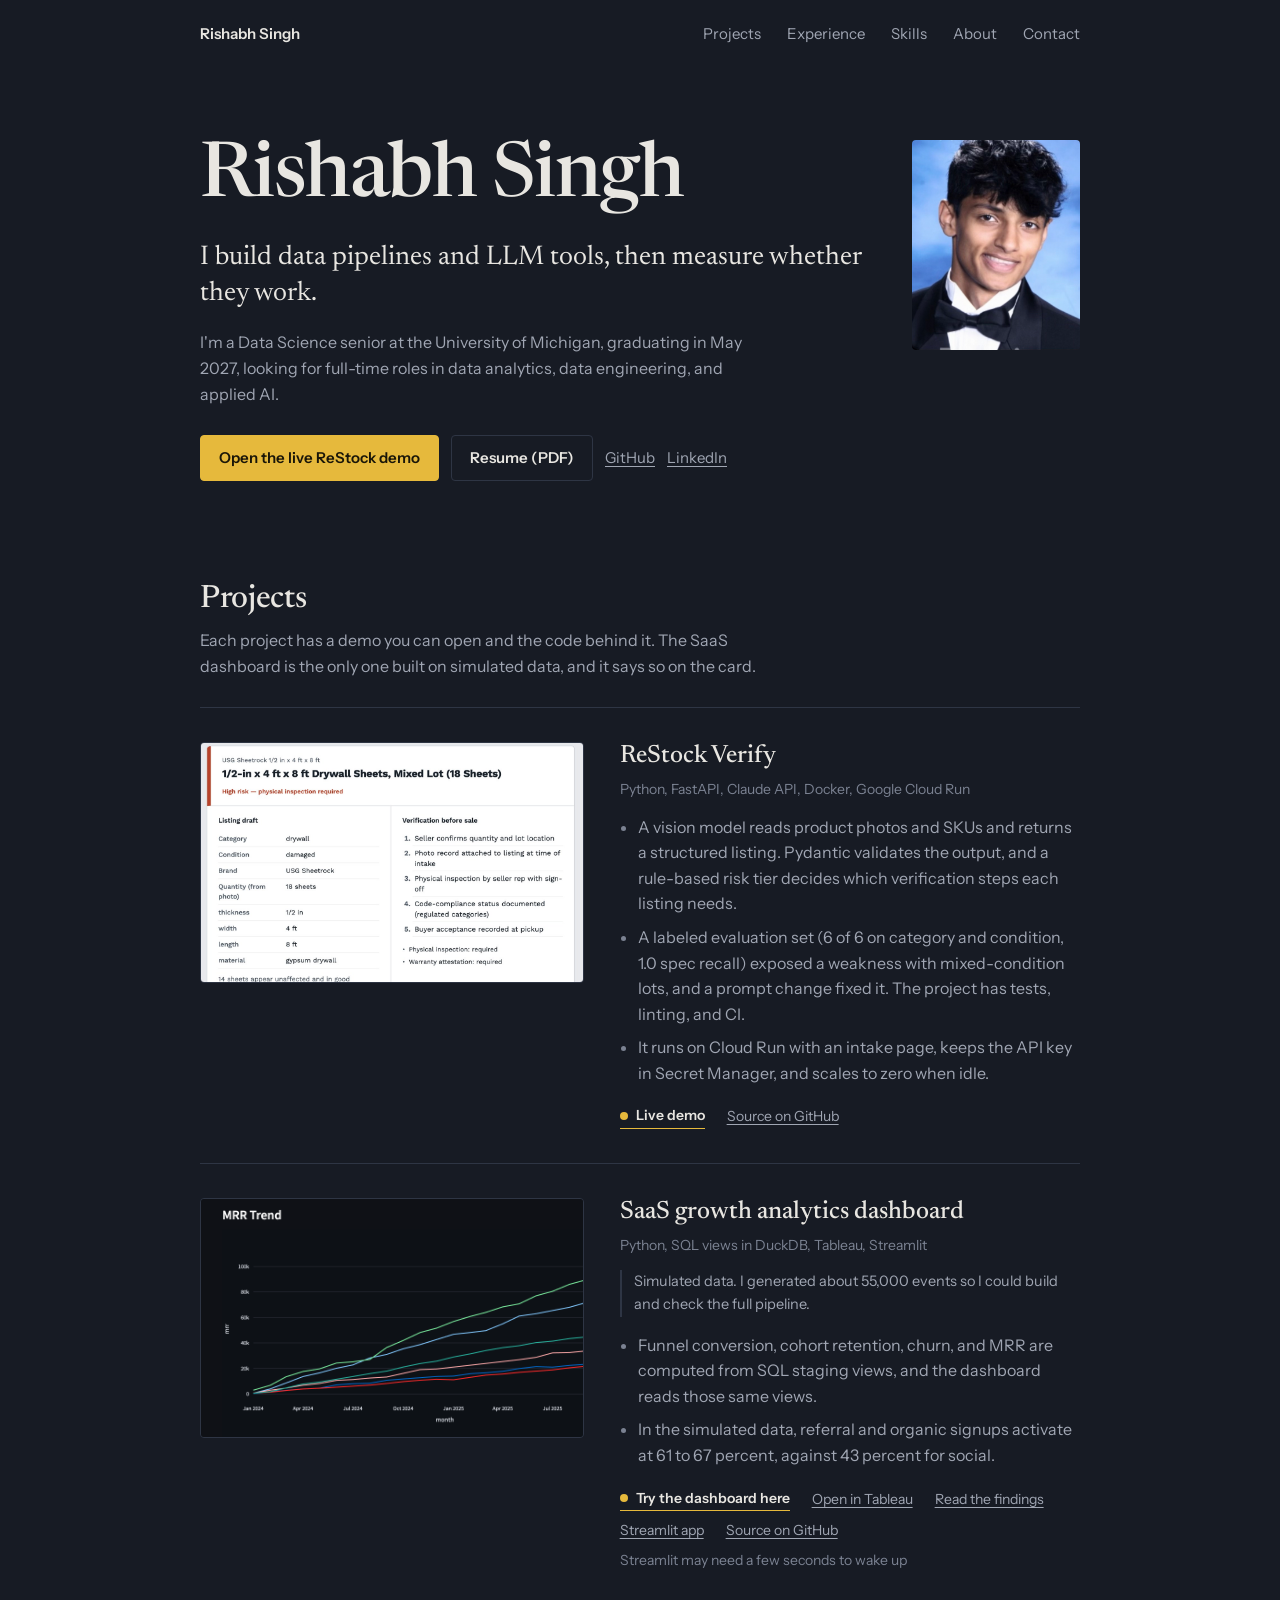
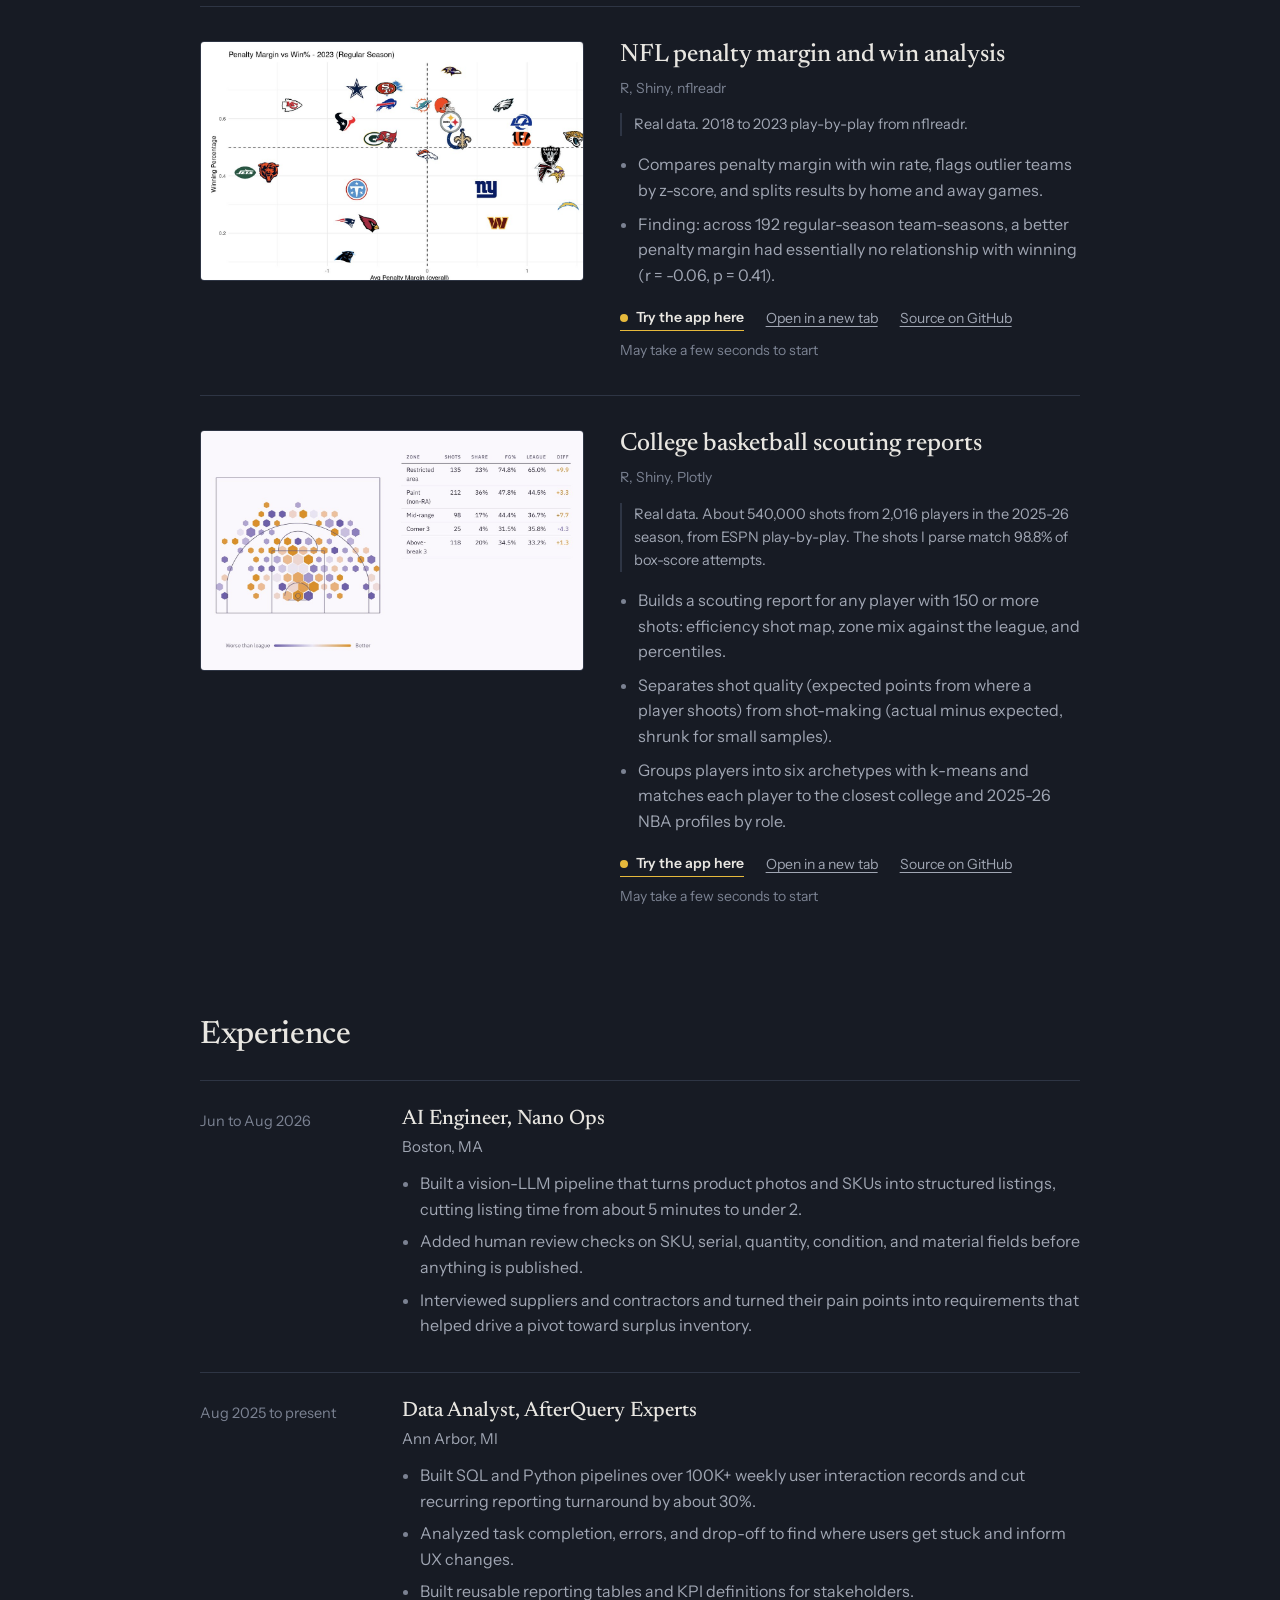
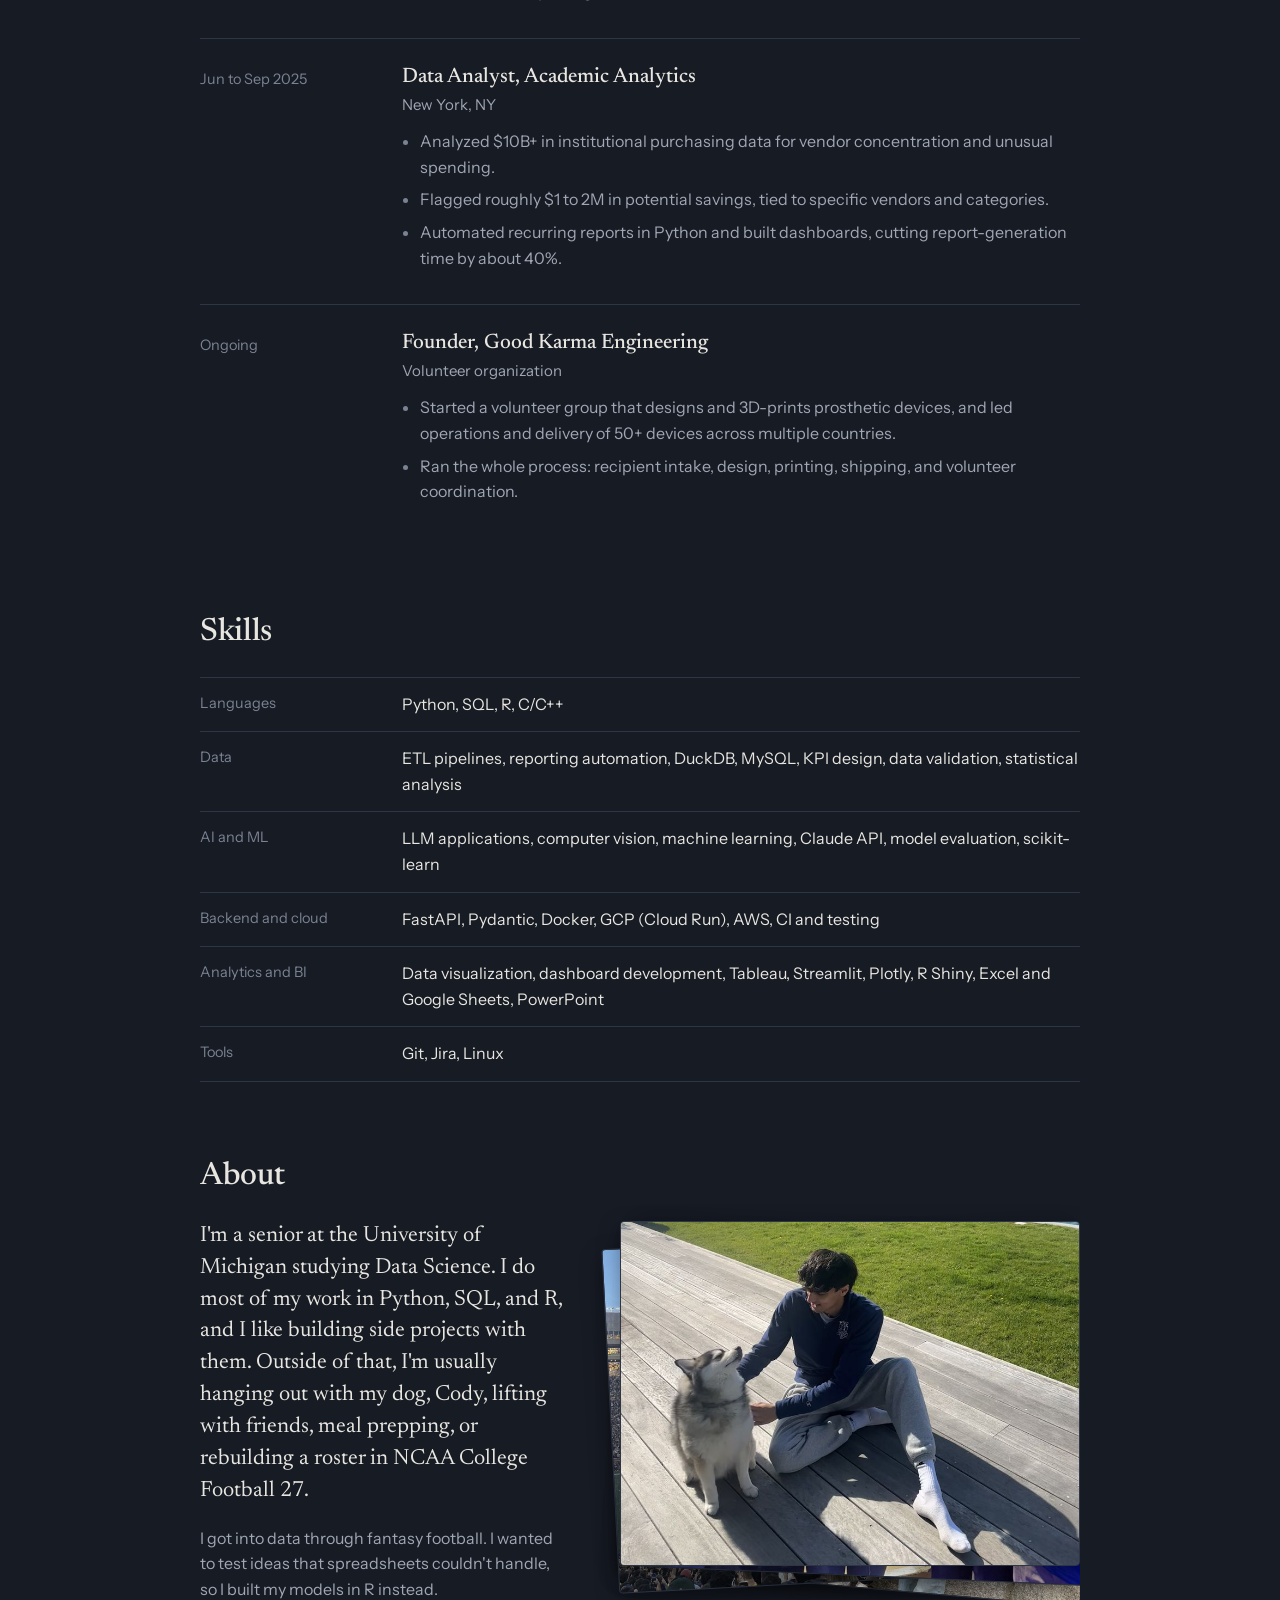
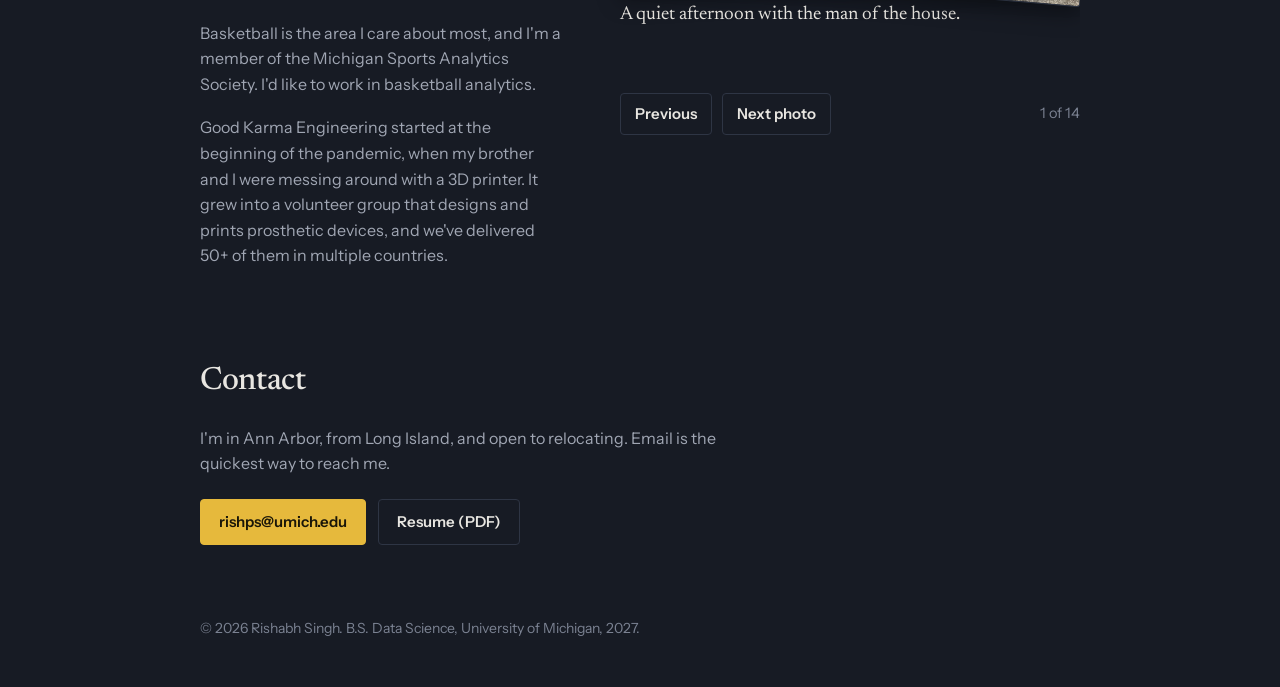
==== commit fd050c52: "Update projects intro line" ====
--- a/index.html
+++ b/index.html
@@ -183,7 +183,7 @@
   <main>
     <section id="projects">
       <h2>Projects</h2>
-      <p class="section-note">Each project says what it runs on and whether you can open it. Two of them use simulated data, and I've marked which.</p>
+      <p class="section-note">Each project has a demo you can open and the code behind it. The SaaS dashboard is the only one built on simulated data, and it says so on the card.</p>
 
       <article class="project has-shot">
         <div class="shot"><img src="assets/img/restock-app.jpg" alt="ReStock Verify result: a drywall listing draft flagged high risk, with its verification steps" /></div>
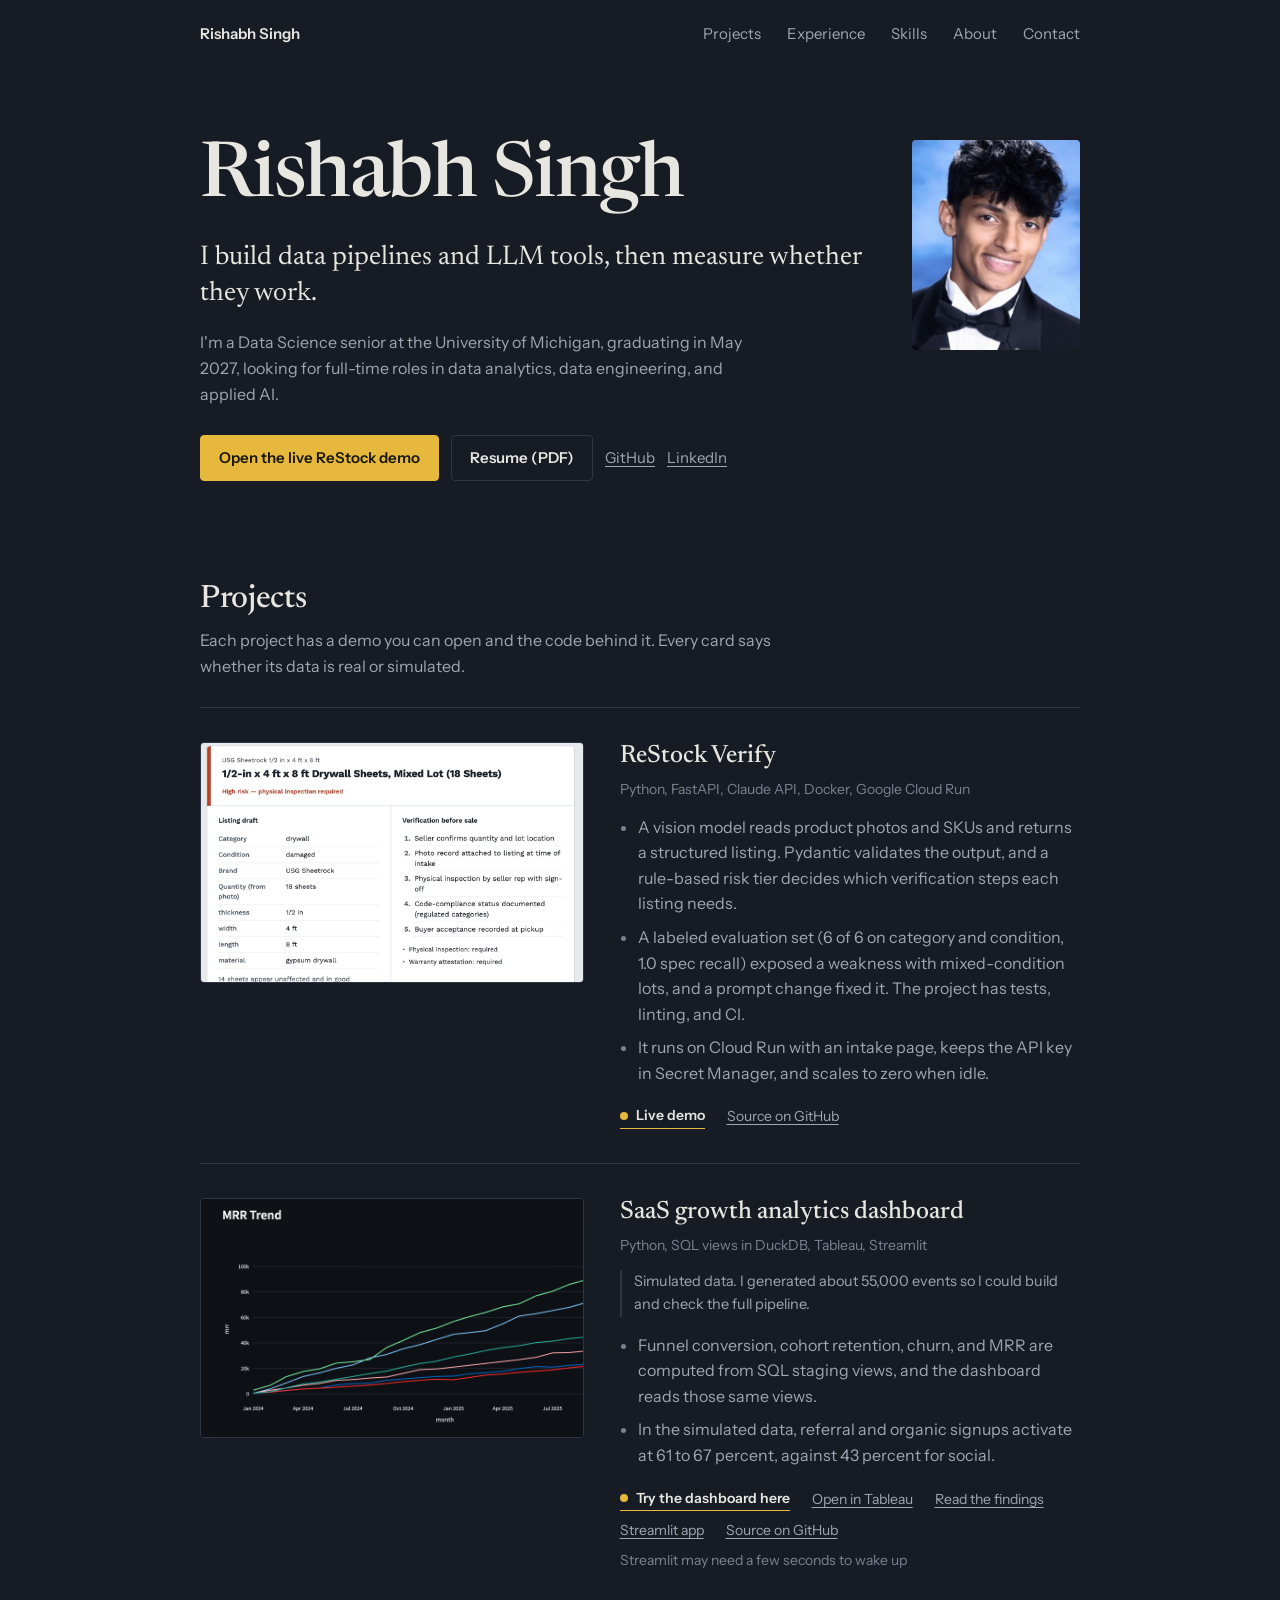
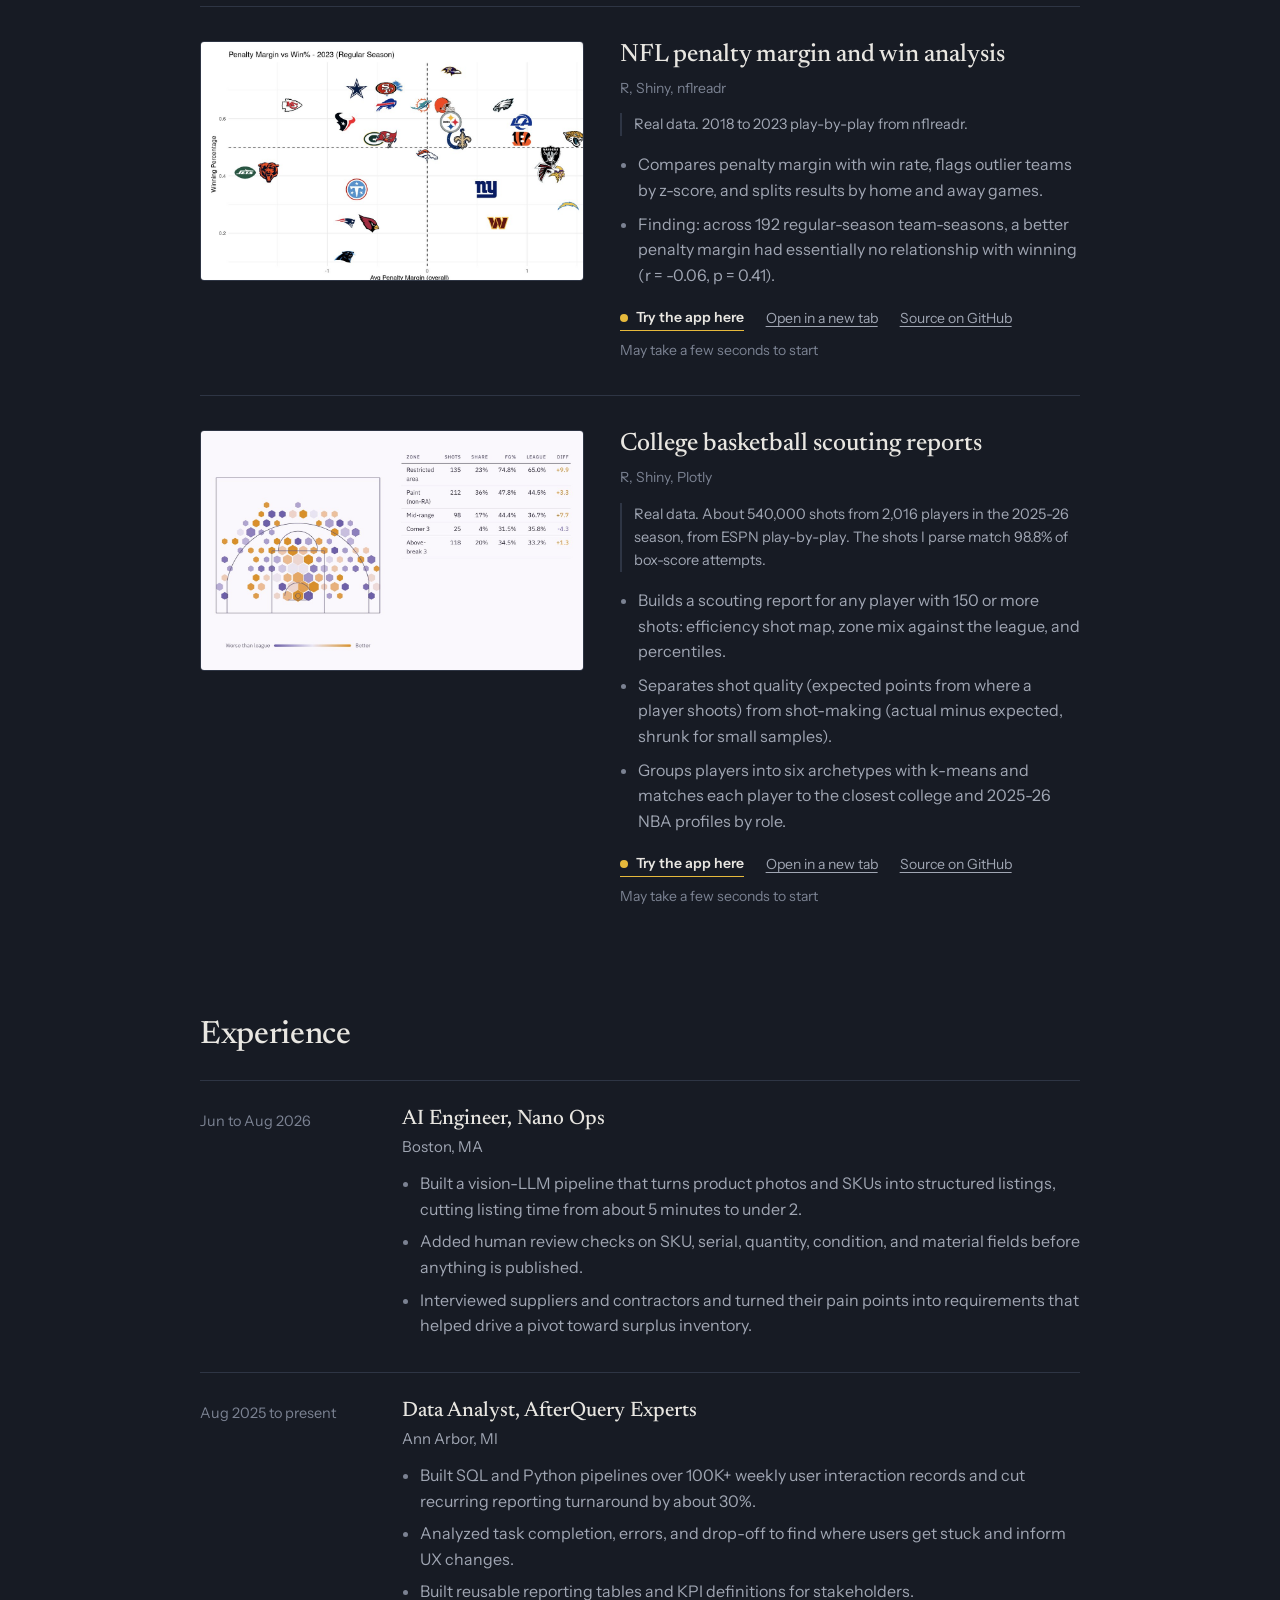
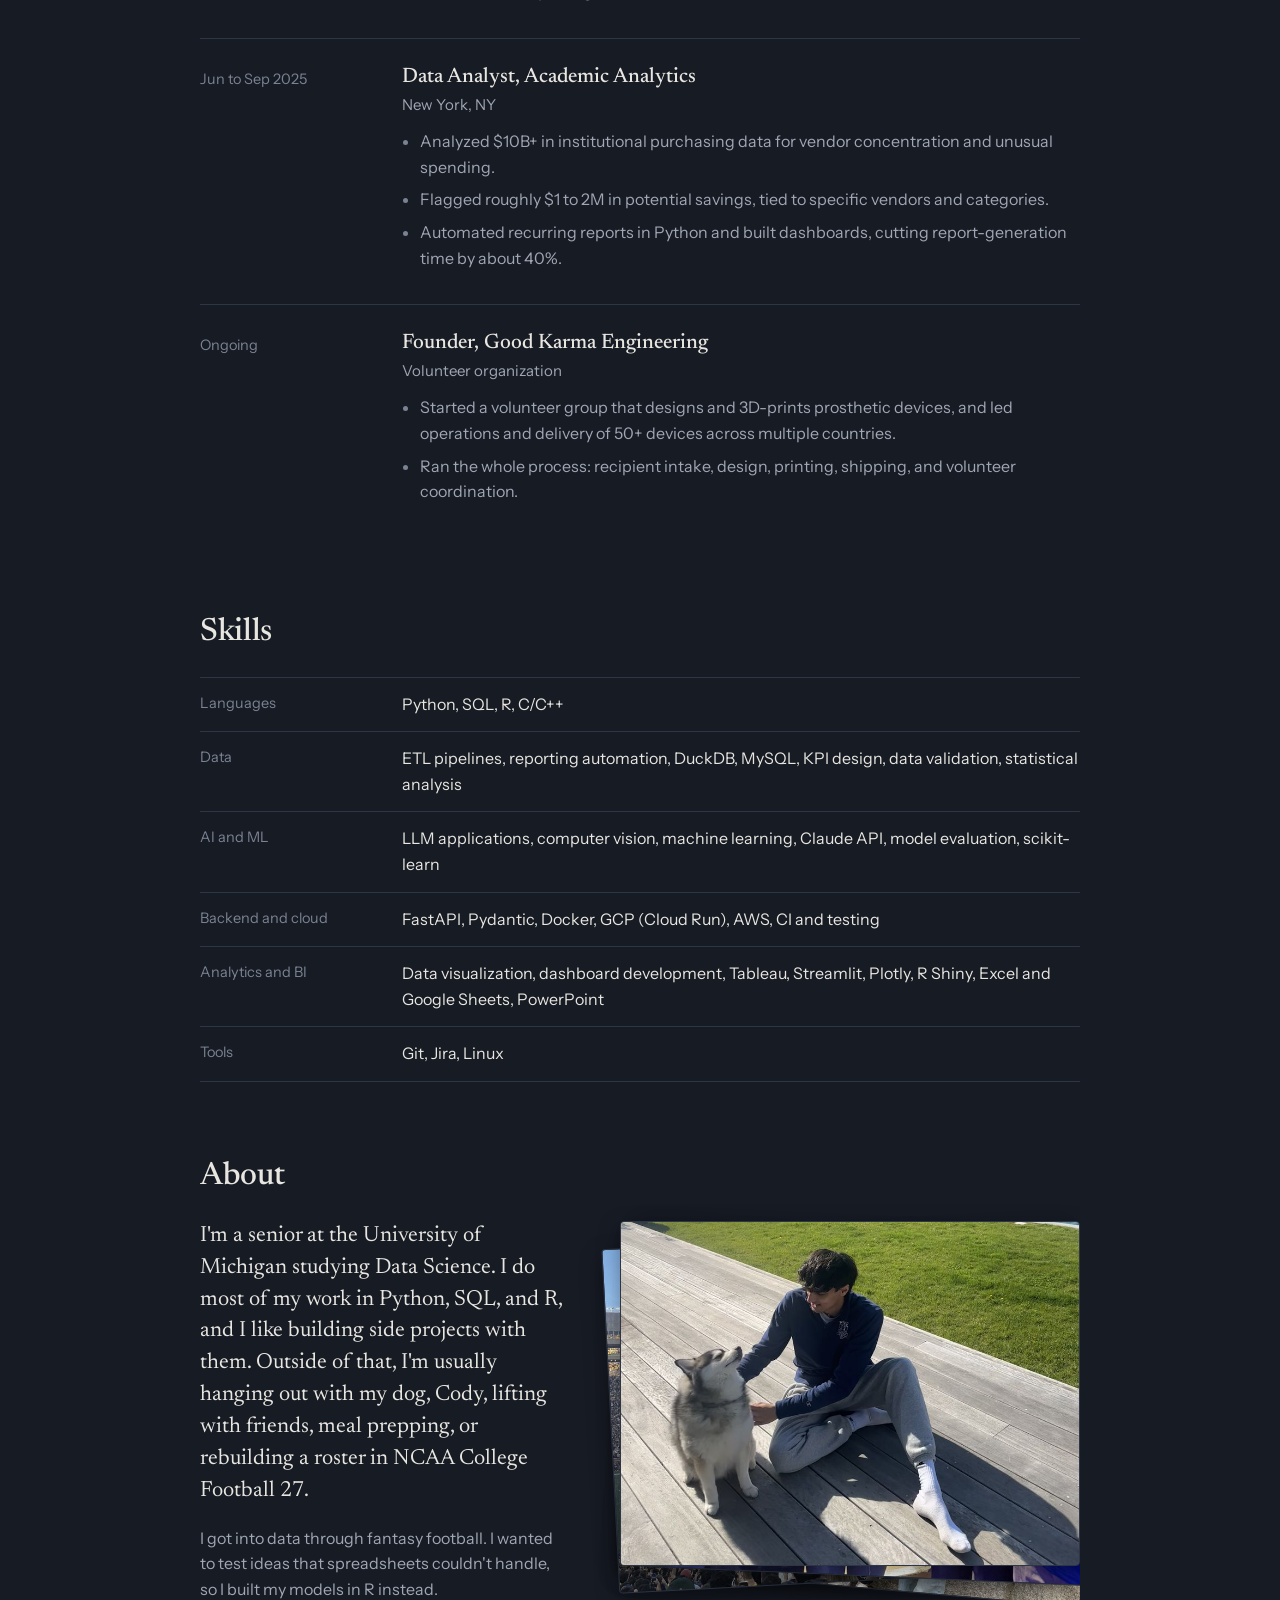
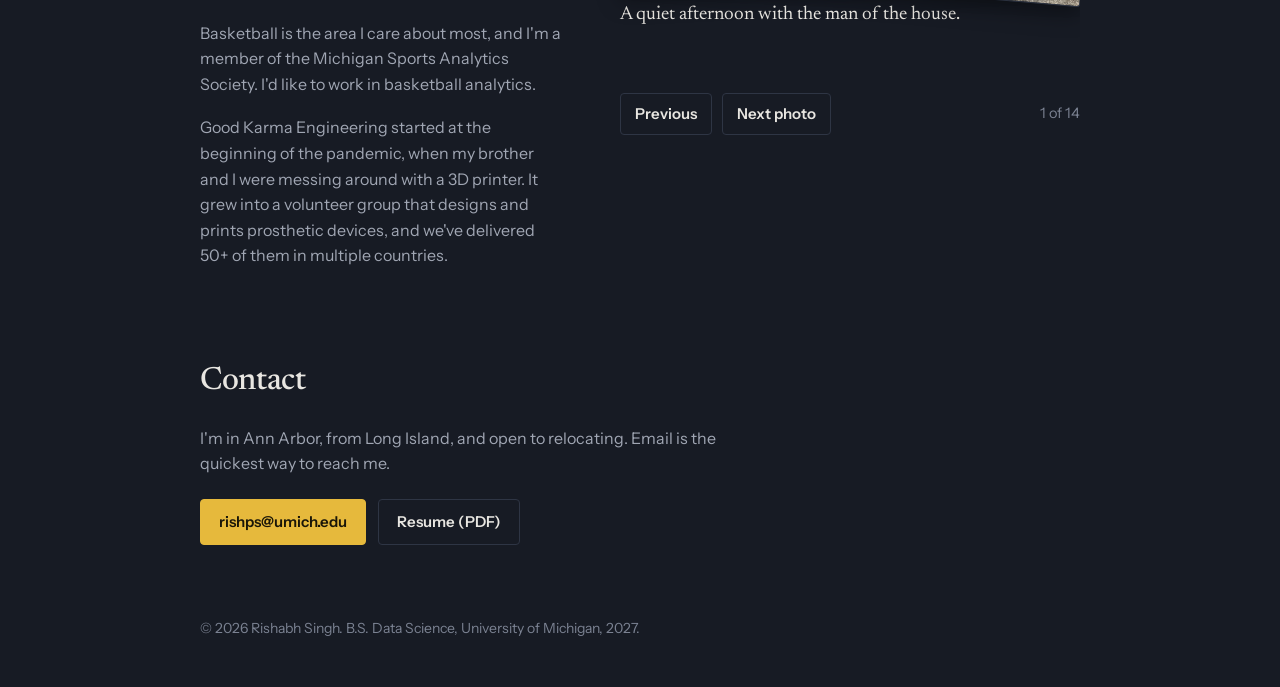
==== commit 868586b2: "Projects intro: keep it general" ====
--- a/index.html
+++ b/index.html
@@ -183,7 +183,7 @@
   <main>
     <section id="projects">
       <h2>Projects</h2>
-      <p class="section-note">Each project has a demo you can open and the code behind it. The SaaS dashboard is the only one built on simulated data, and it says so on the card.</p>
+      <p class="section-note">Each project has a demo you can open and the code behind it. Every card says whether its data is real or simulated.</p>
 
       <article class="project has-shot">
         <div class="shot"><img src="assets/img/restock-app.jpg" alt="ReStock Verify result: a drywall listing draft flagged high risk, with its verification steps" /></div>
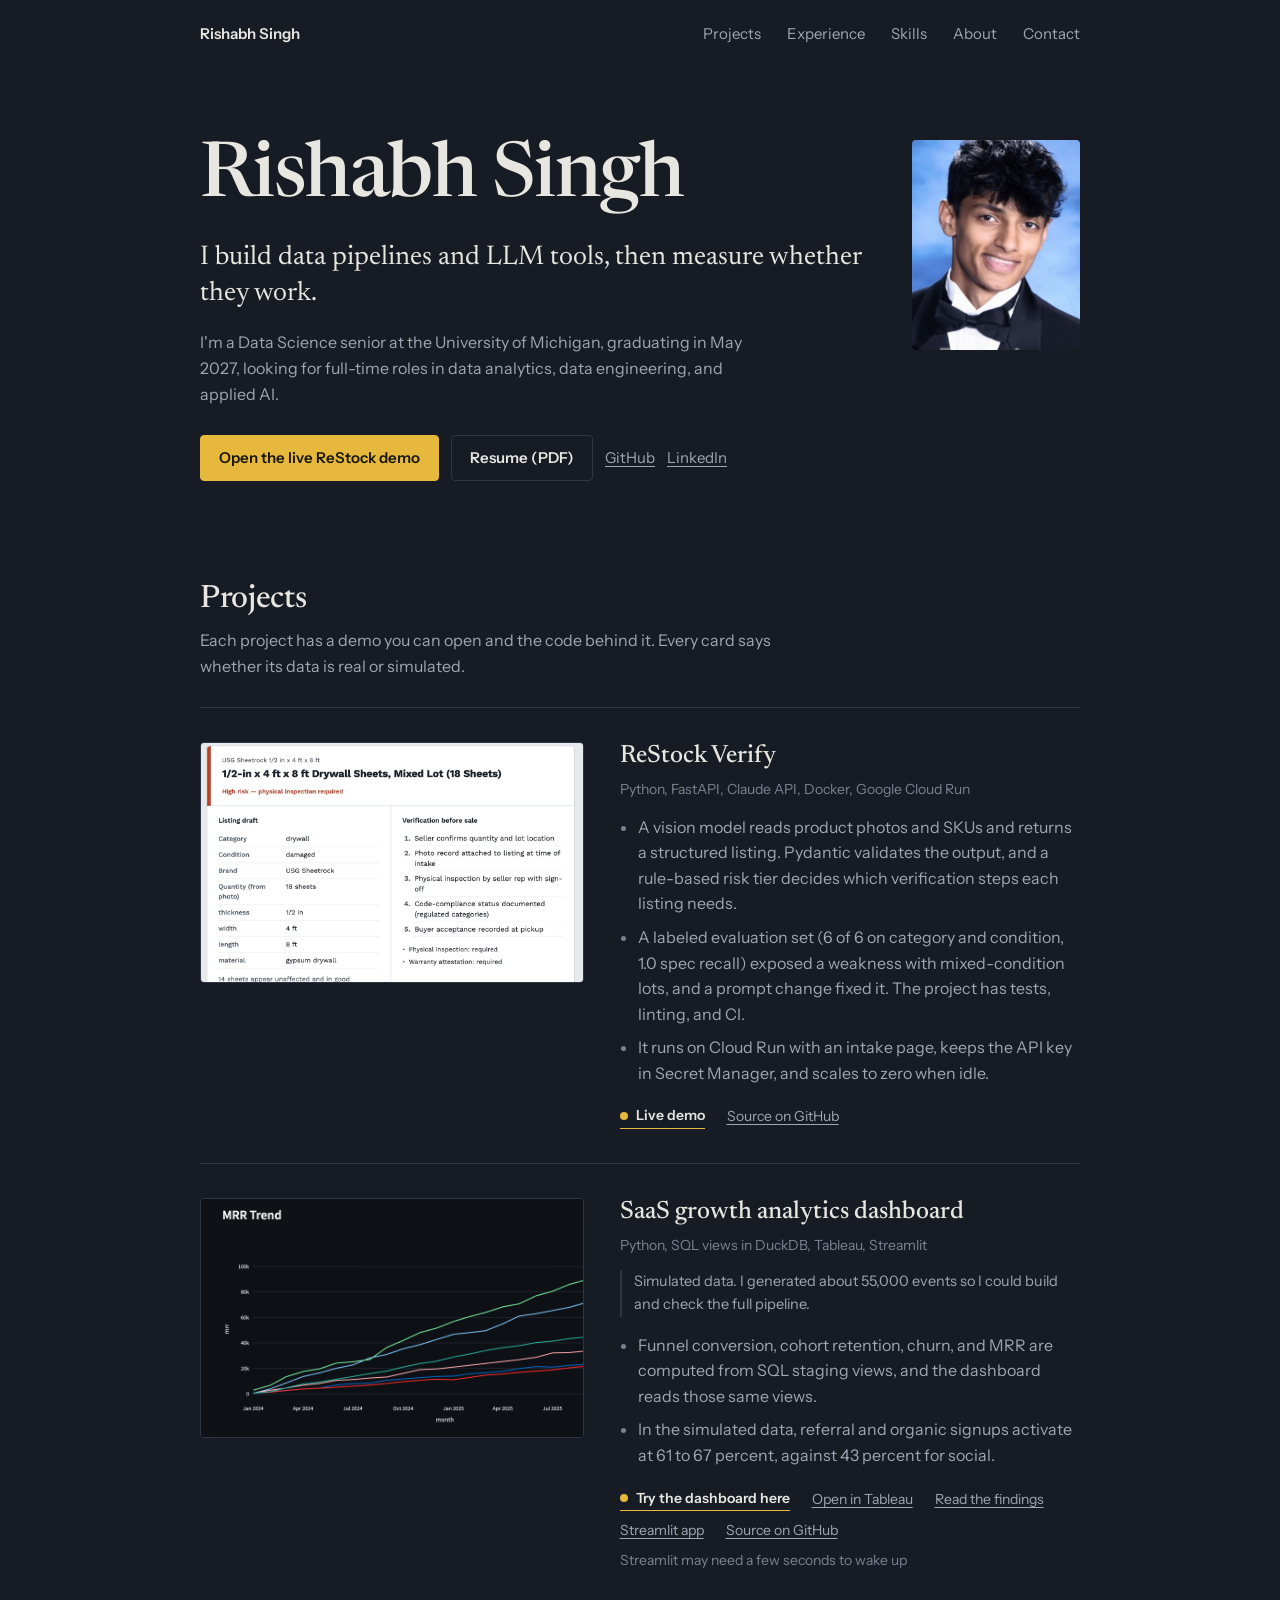
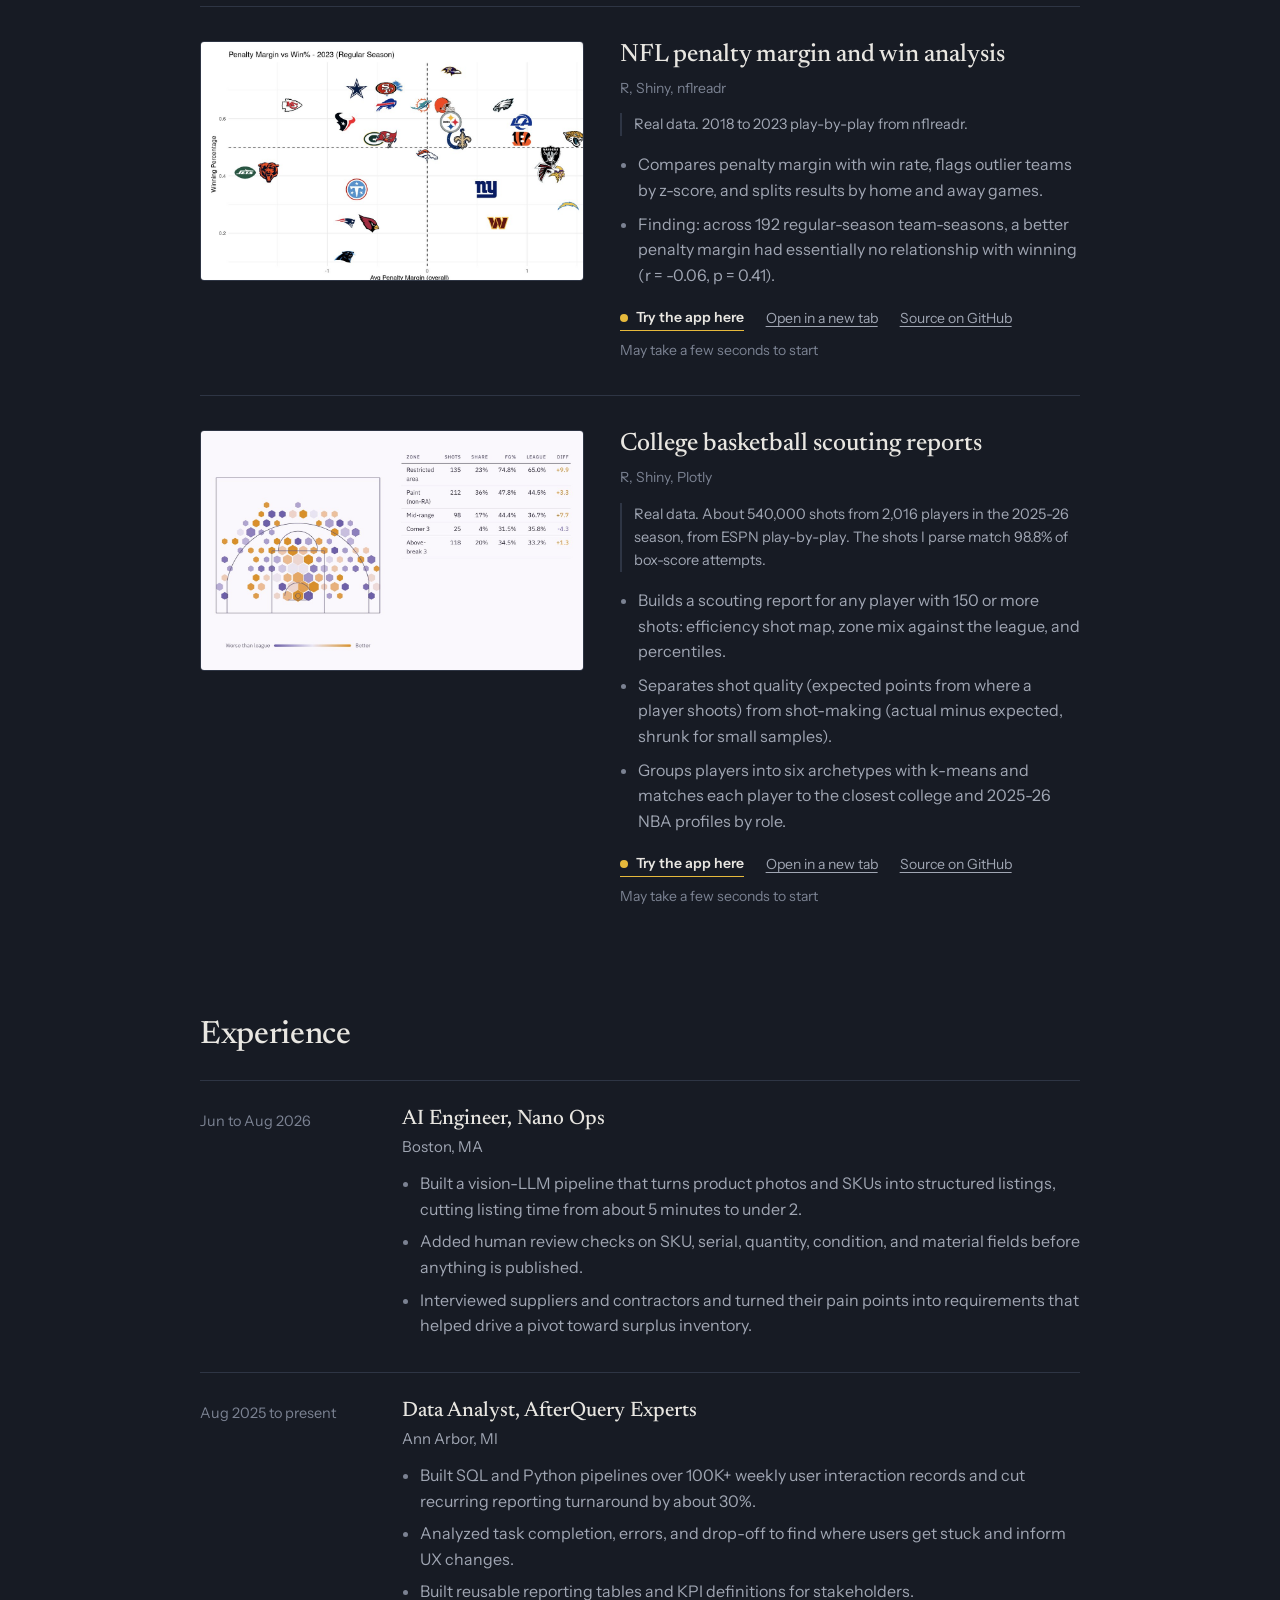
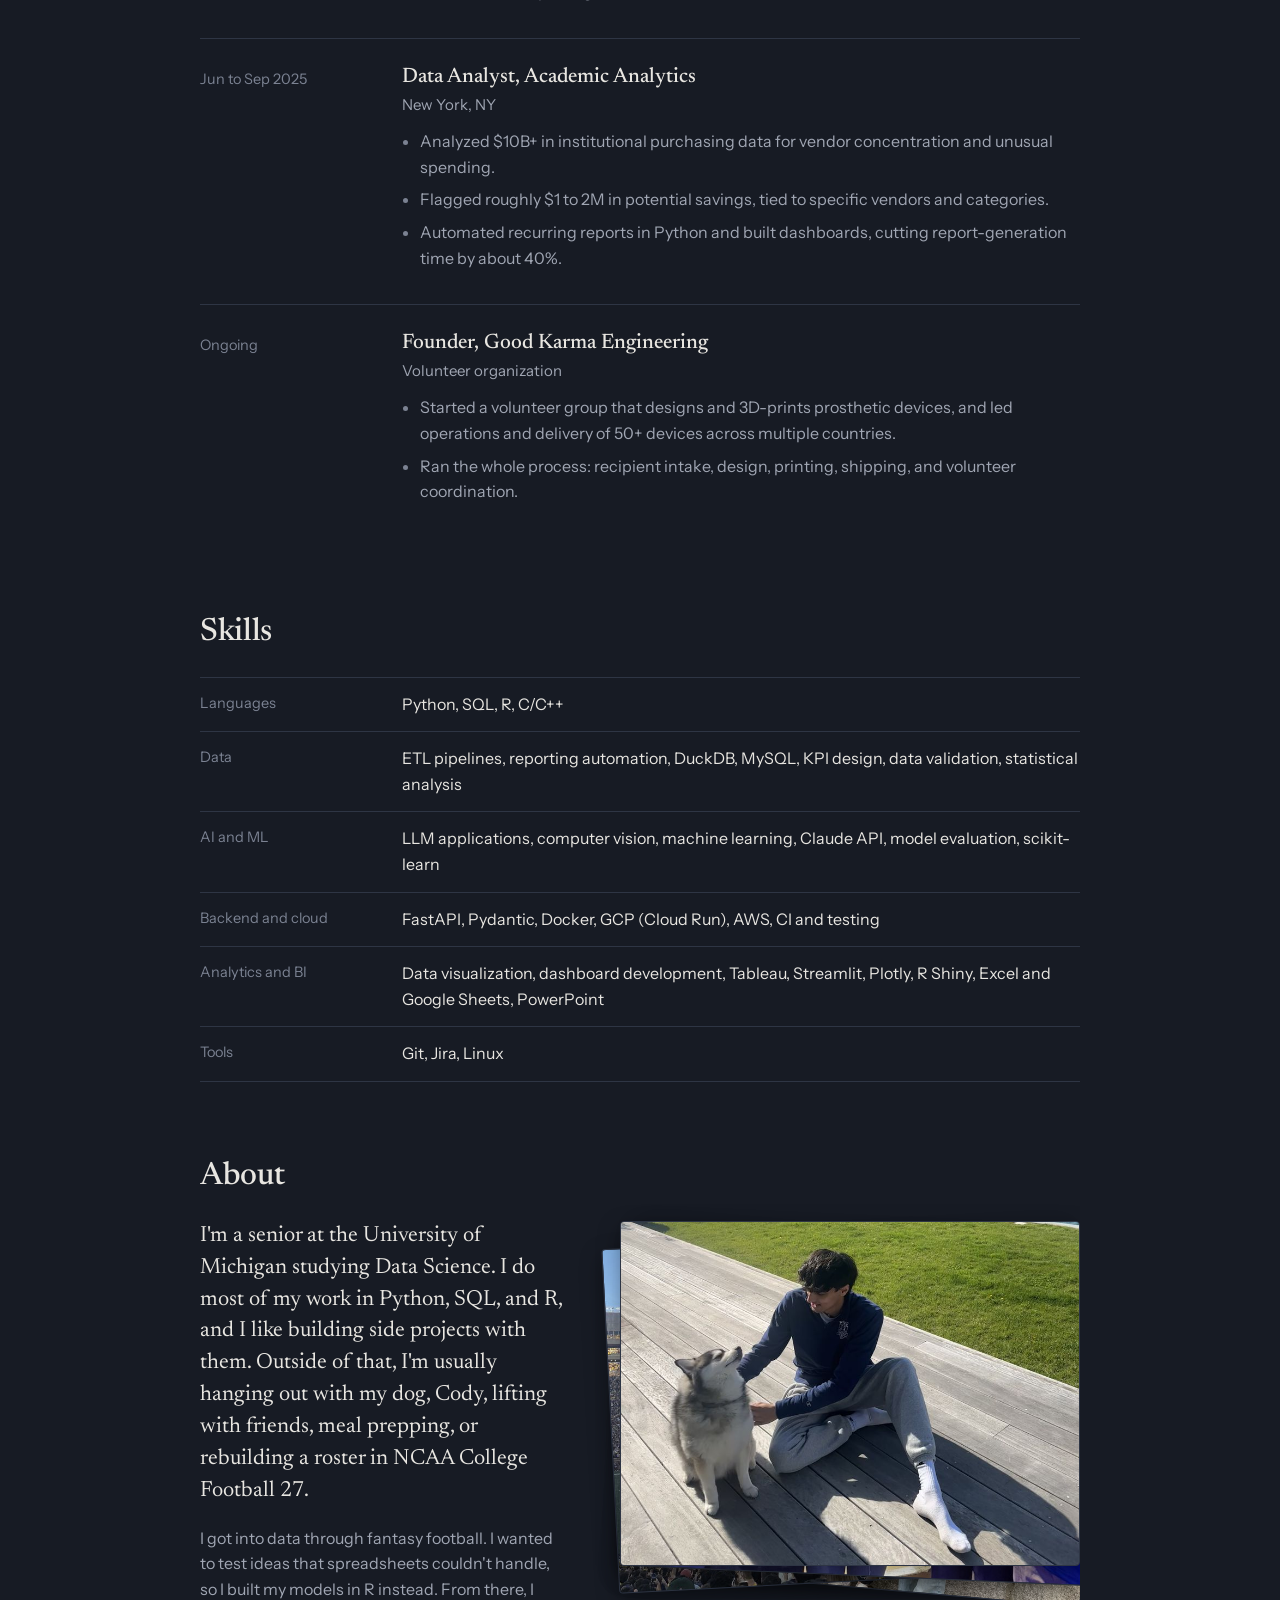
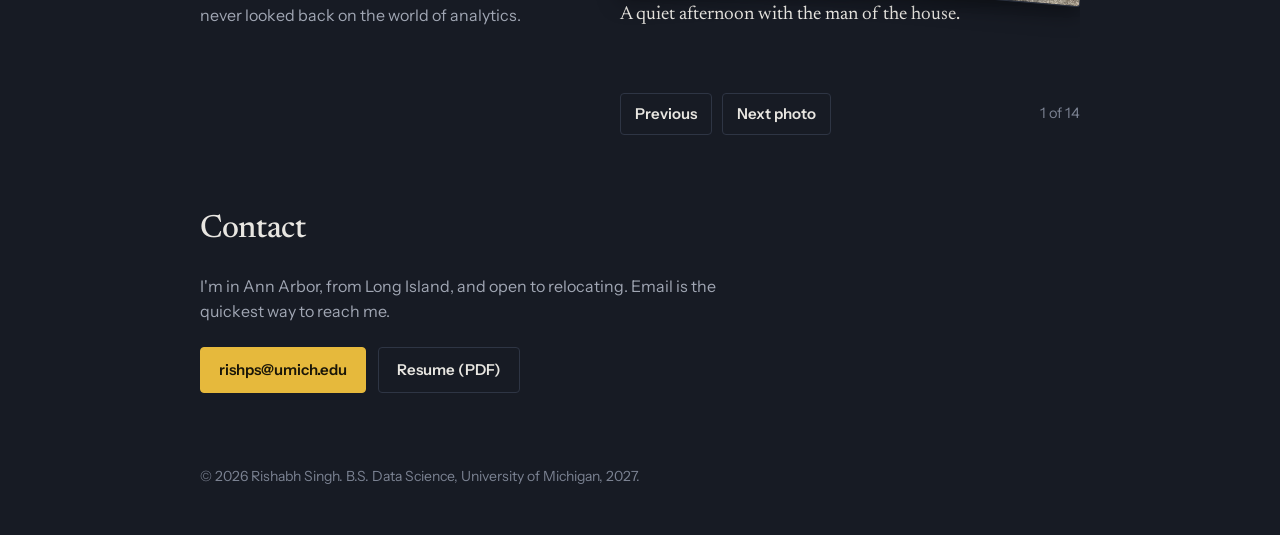
==== commit 5cf51588: "About: trim to intro and fantasy football paragraph" ====
--- a/index.html
+++ b/index.html
@@ -338,9 +338,7 @@
       <div class="about-grid">
         <div class="about-text">
           <p class="first">I'm a senior at the University of Michigan studying Data Science. I do most of my work in Python, SQL, and R, and I like building side projects with them. Outside of that, I'm usually hanging out with my dog, Cody, lifting with friends, meal prepping, or rebuilding a roster in NCAA College Football 27.</p>
-          <p>I got into data through fantasy football. I wanted to test ideas that spreadsheets couldn't handle, so I built my models in R instead.</p>
-          <p>Basketball is the area I care about most, and I'm a member of the Michigan Sports Analytics Society. I'd like to work in basketball analytics.</p>
-          <p>Good Karma Engineering started at the beginning of the pandemic, when my brother and I were messing around with a 3D printer. It grew into a volunteer group that designs and prints prosthetic devices, and we've delivered 50+ of them in multiple countries.</p>
+          <p>I got into data through fantasy football. I wanted to test ideas that spreadsheets couldn't handle, so I built my models in R instead. From there, I never looked back on the world of analytics.</p>
         </div>
         <div class="shuffle" id="shuffle">
           <div class="deck" id="deck">
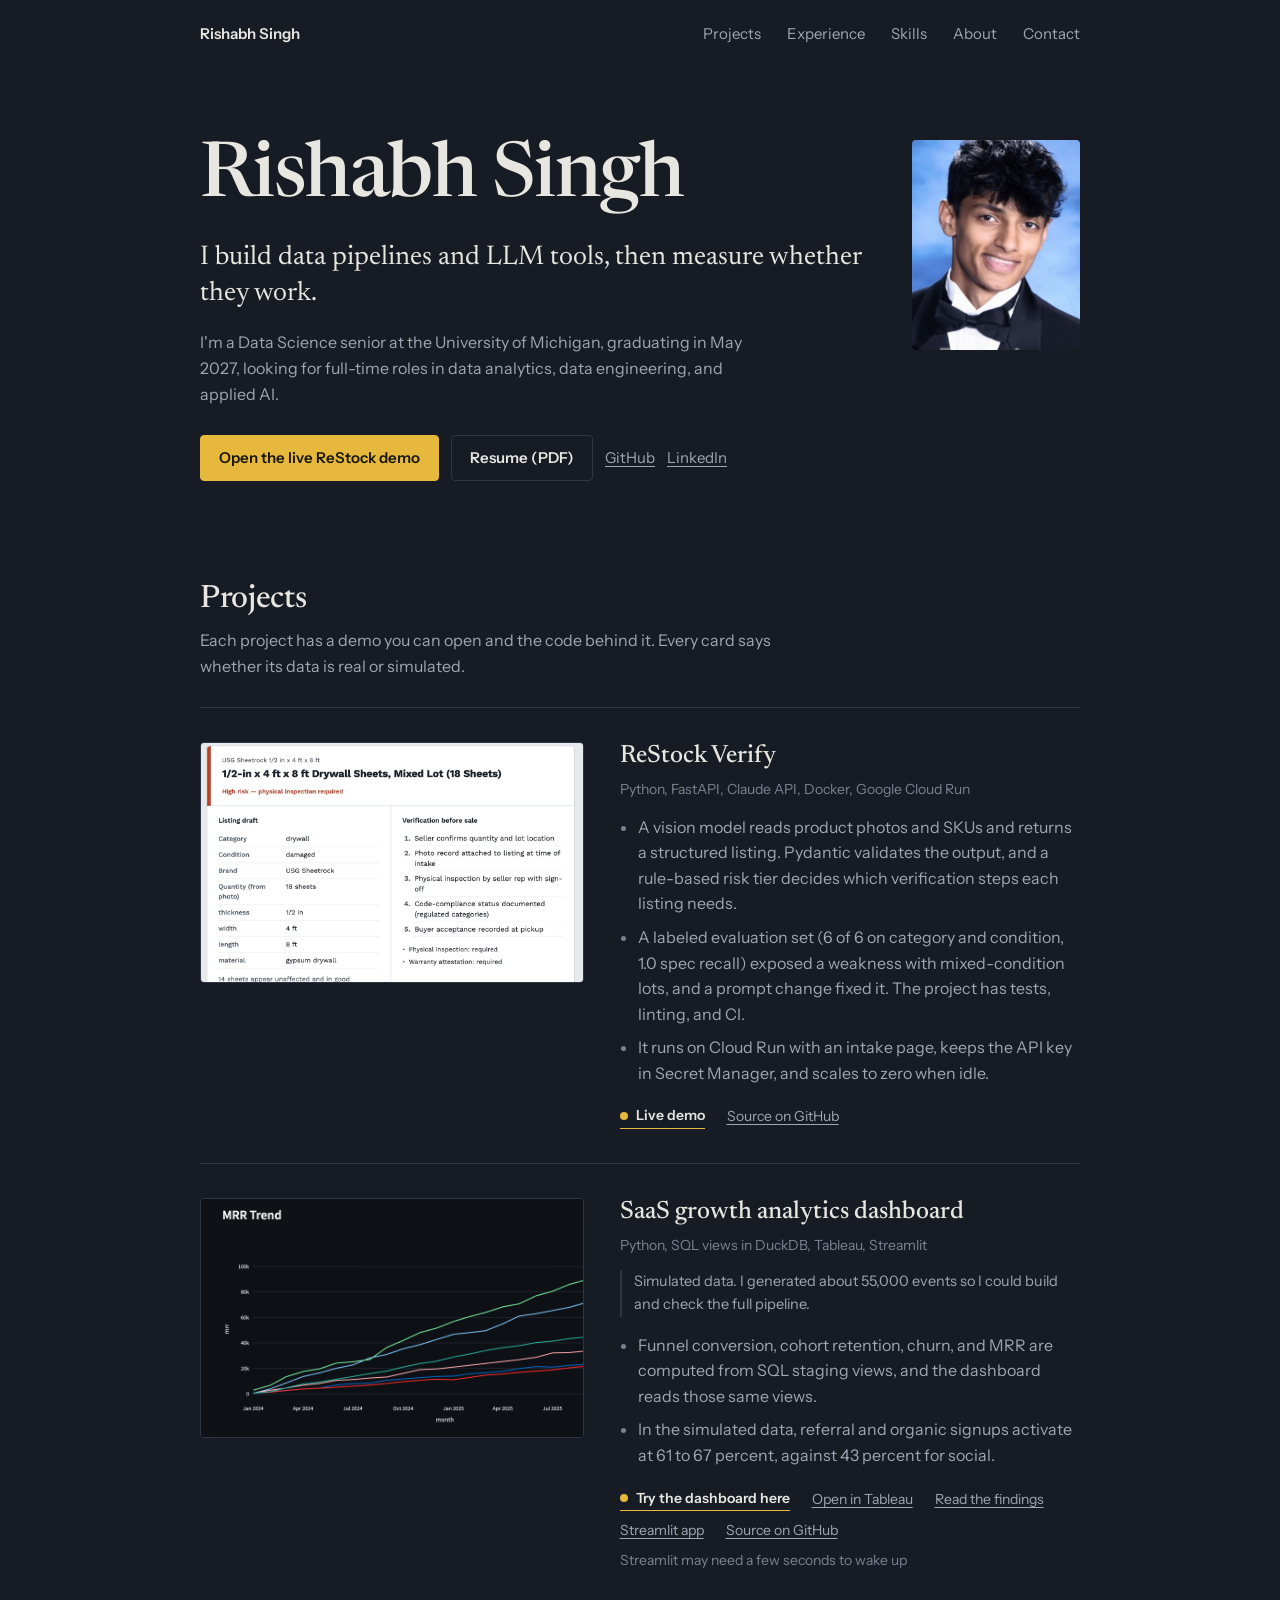
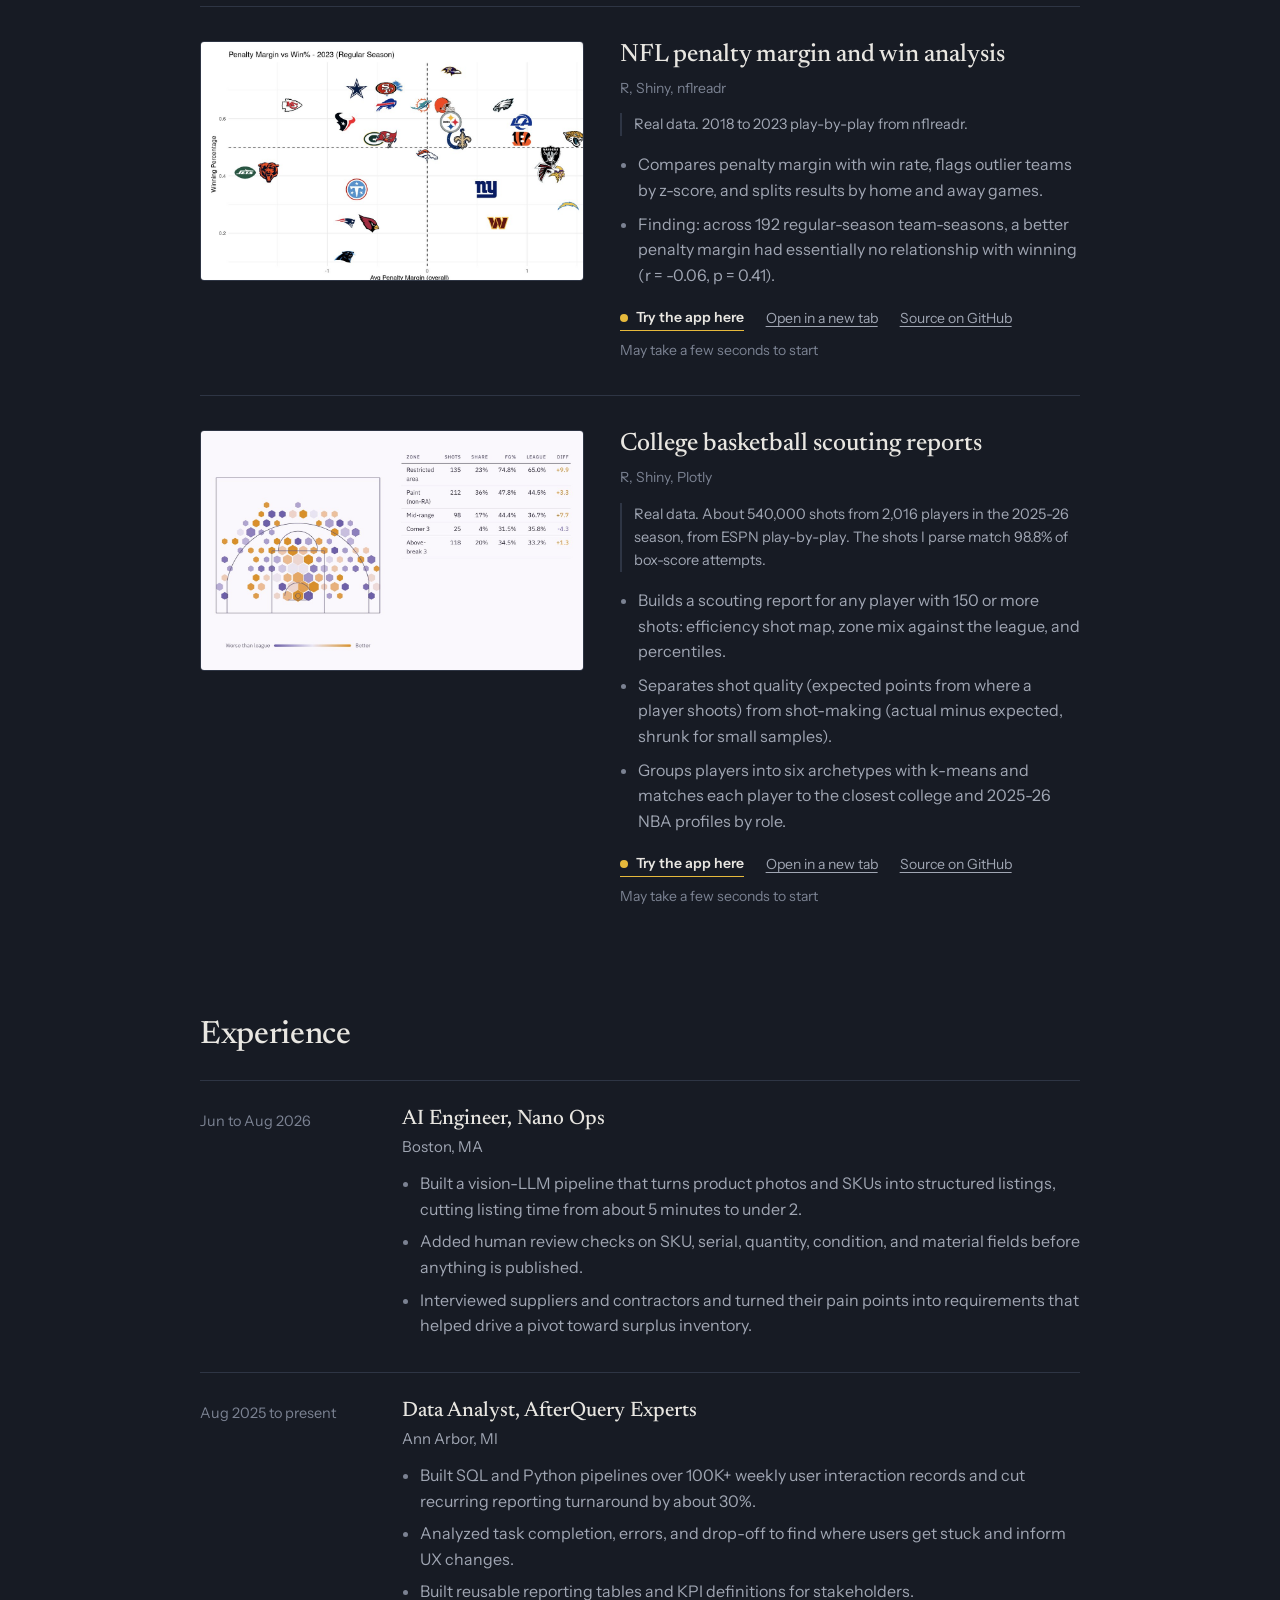
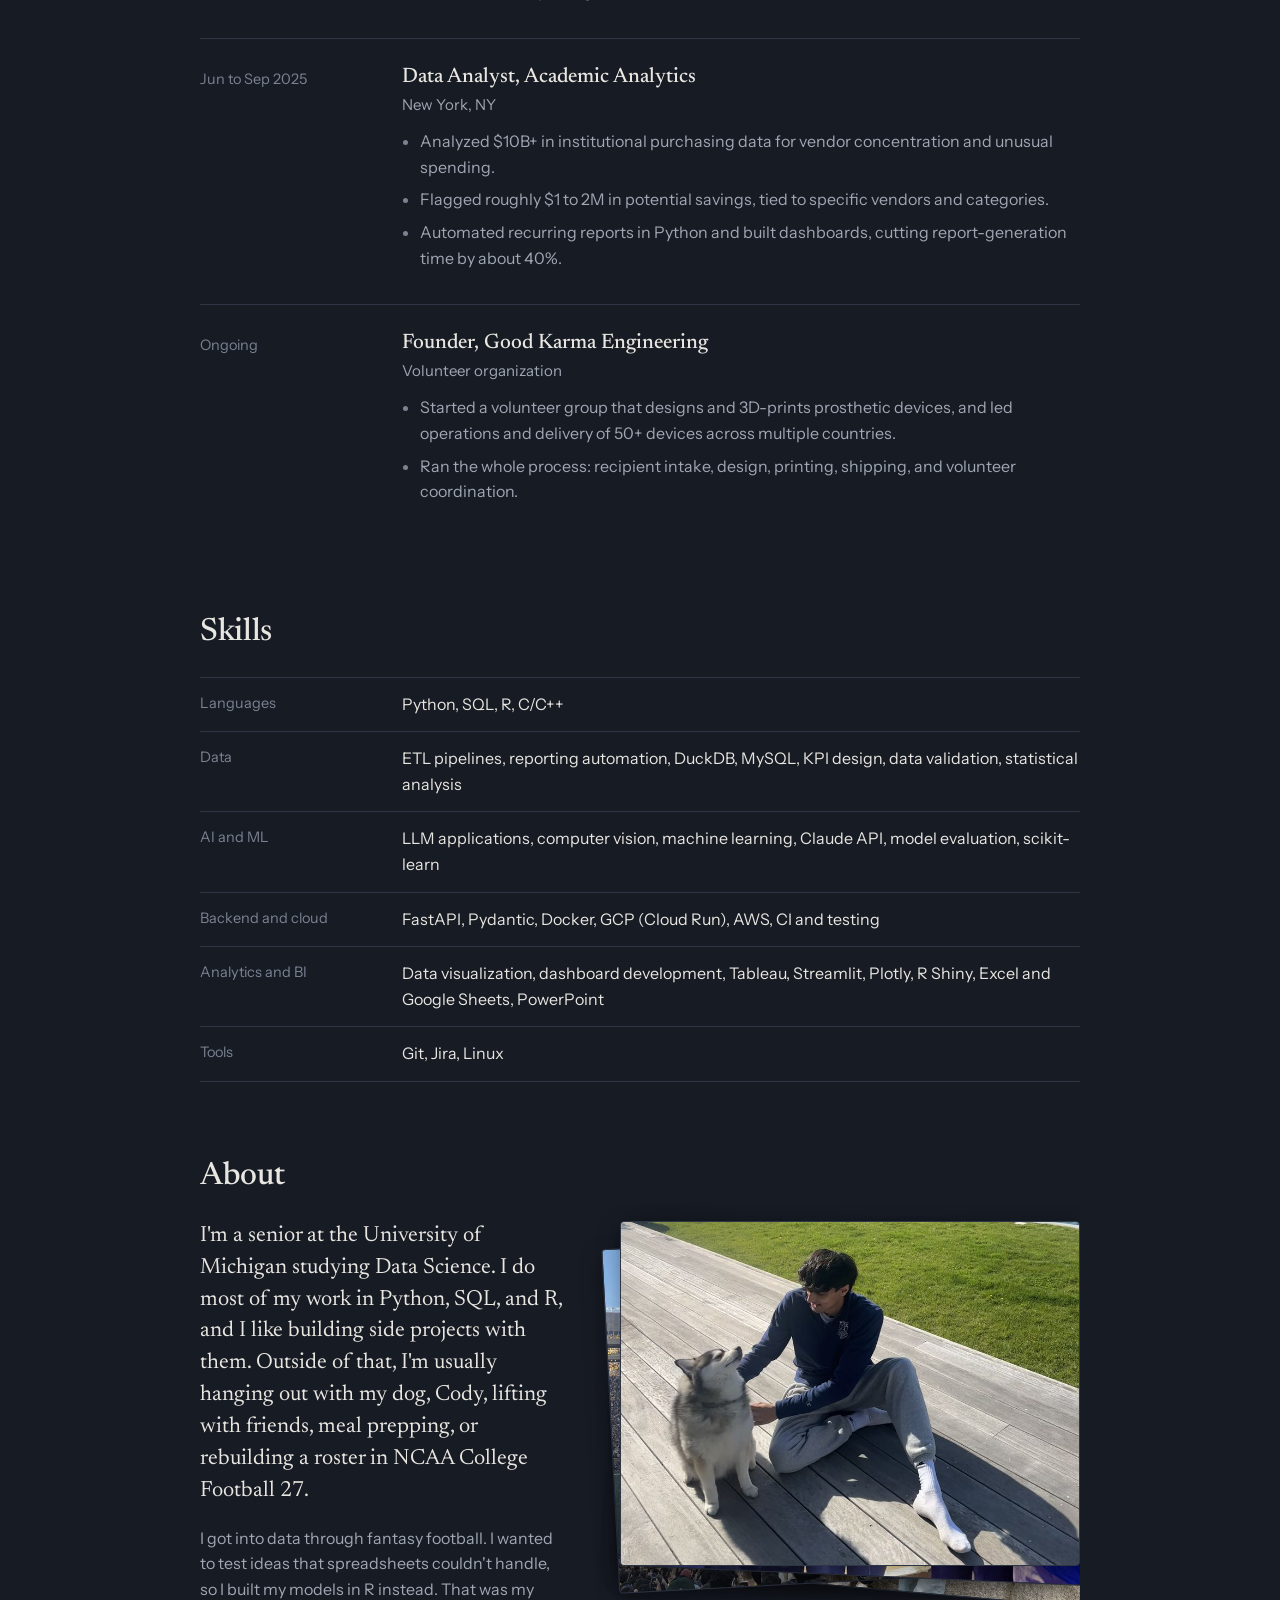
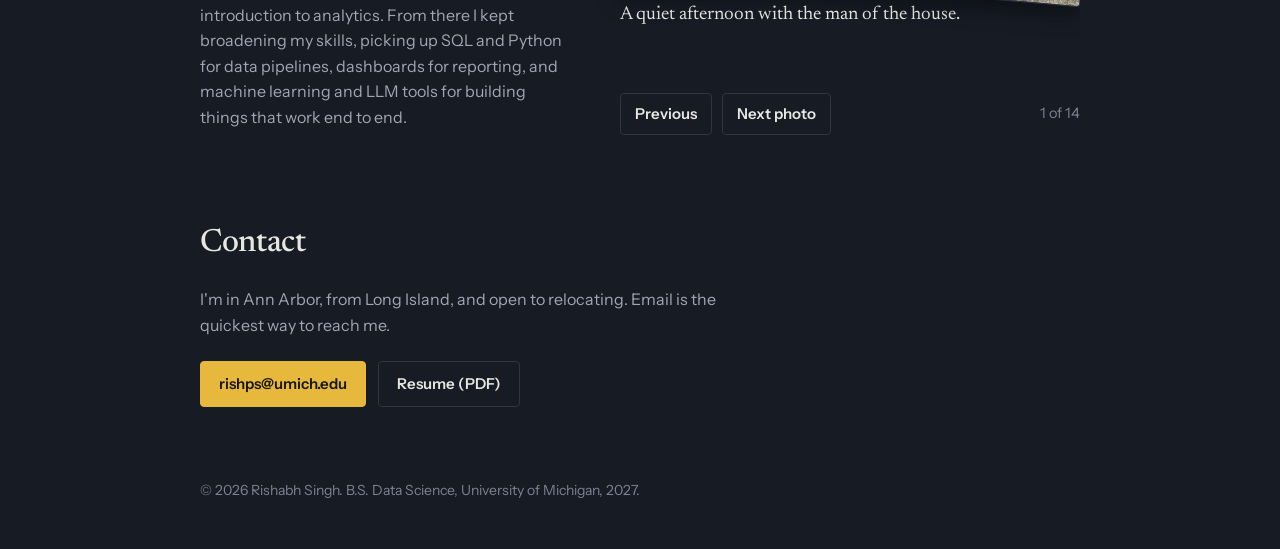
==== commit b5ba1046: "About: show how skills broadened" ====
--- a/index.html
+++ b/index.html
@@ -338,7 +338,7 @@
       <div class="about-grid">
         <div class="about-text">
           <p class="first">I'm a senior at the University of Michigan studying Data Science. I do most of my work in Python, SQL, and R, and I like building side projects with them. Outside of that, I'm usually hanging out with my dog, Cody, lifting with friends, meal prepping, or rebuilding a roster in NCAA College Football 27.</p>
-          <p>I got into data through fantasy football. I wanted to test ideas that spreadsheets couldn't handle, so I built my models in R instead. From there, I never looked back on the world of analytics.</p>
+          <p>I got into data through fantasy football. I wanted to test ideas that spreadsheets couldn't handle, so I built my models in R instead. That was my introduction to analytics. From there I kept broadening my skills, picking up SQL and Python for data pipelines, dashboards for reporting, and machine learning and LLM tools for building things that work end to end.</p>
         </div>
         <div class="shuffle" id="shuffle">
           <div class="deck" id="deck">
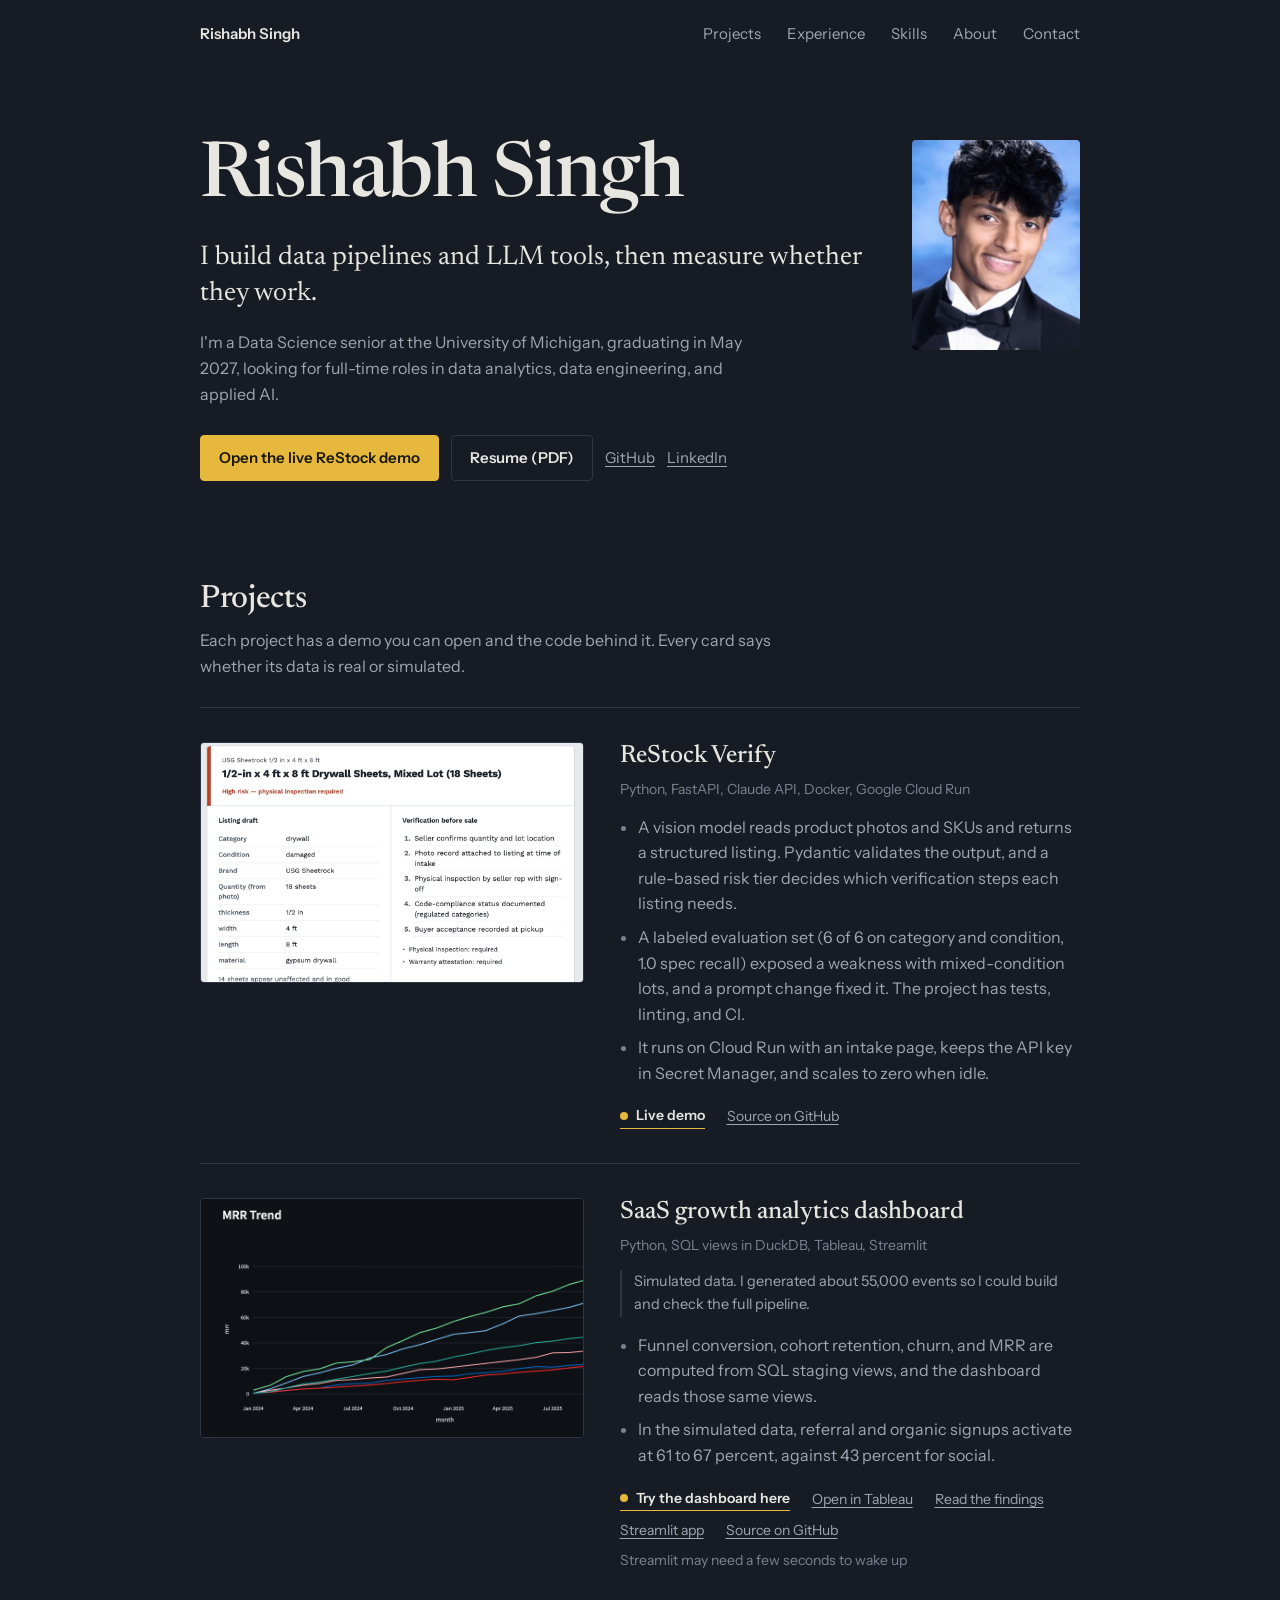
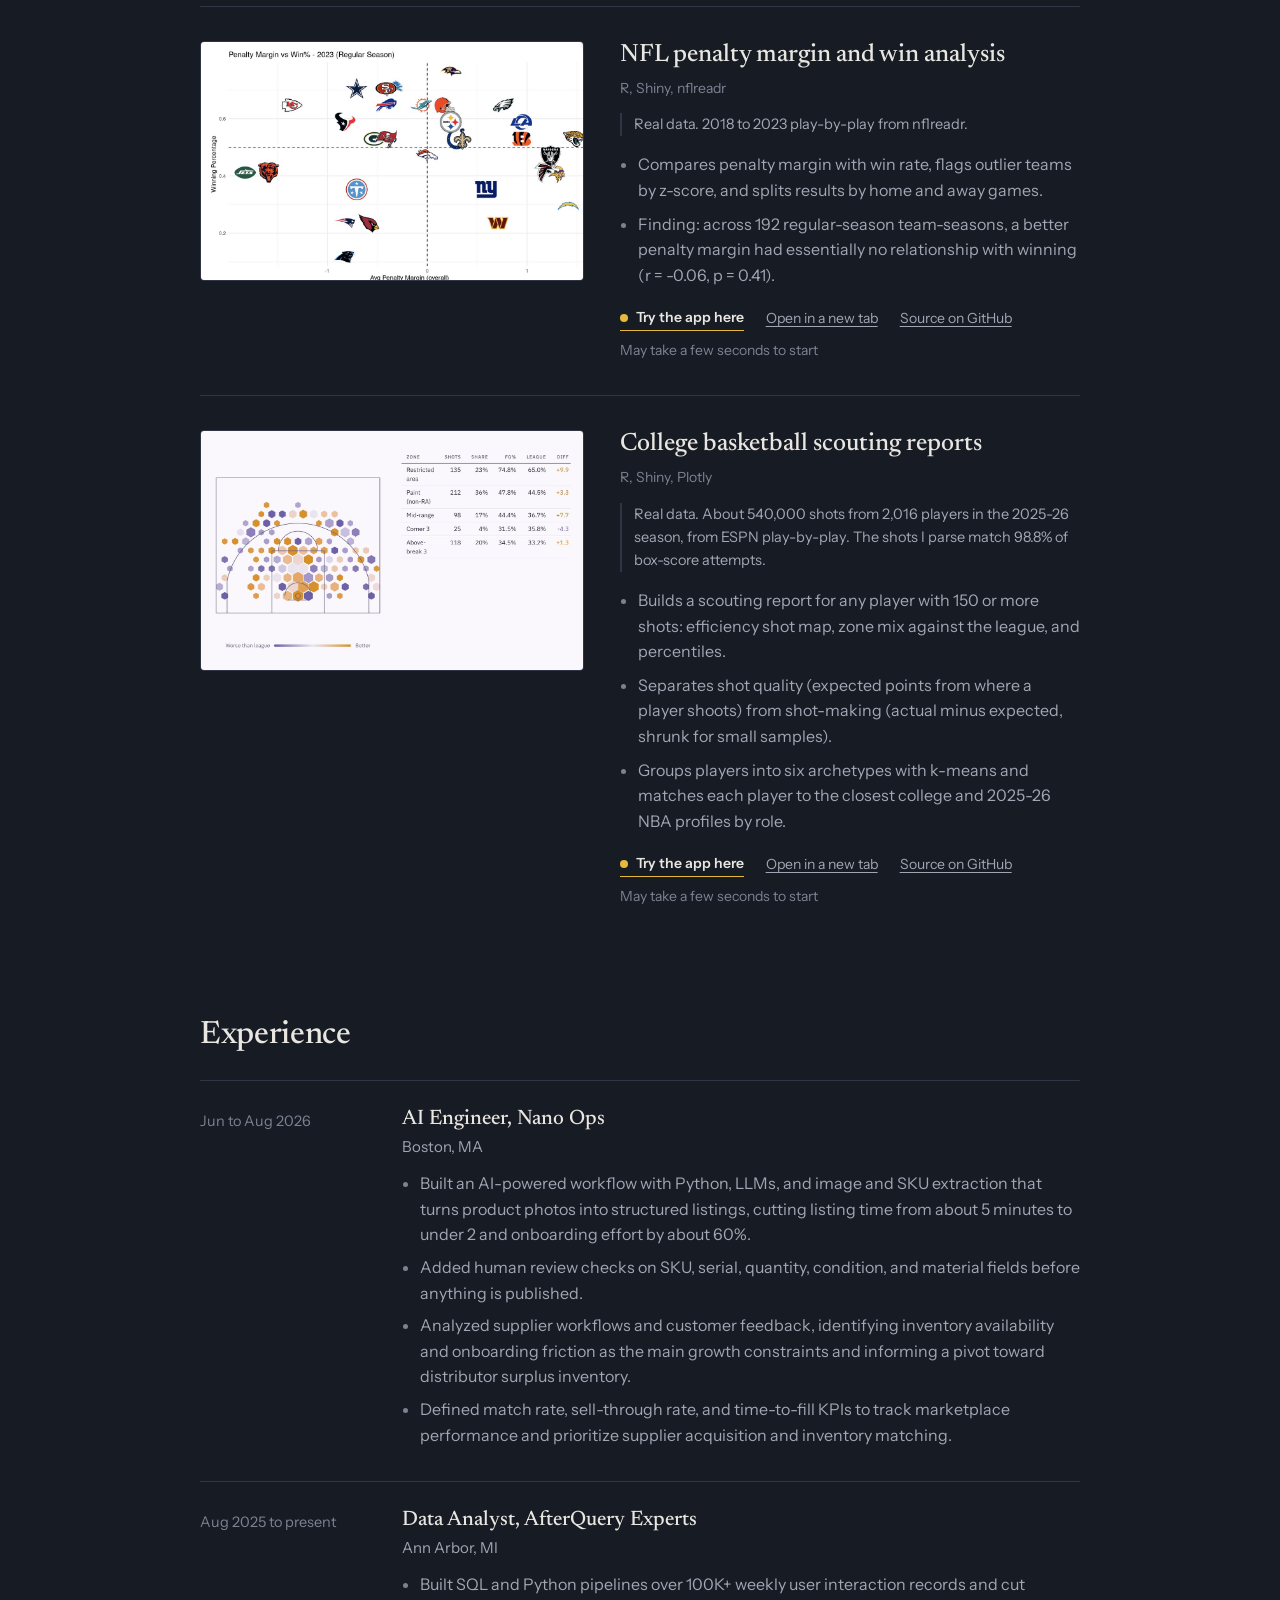
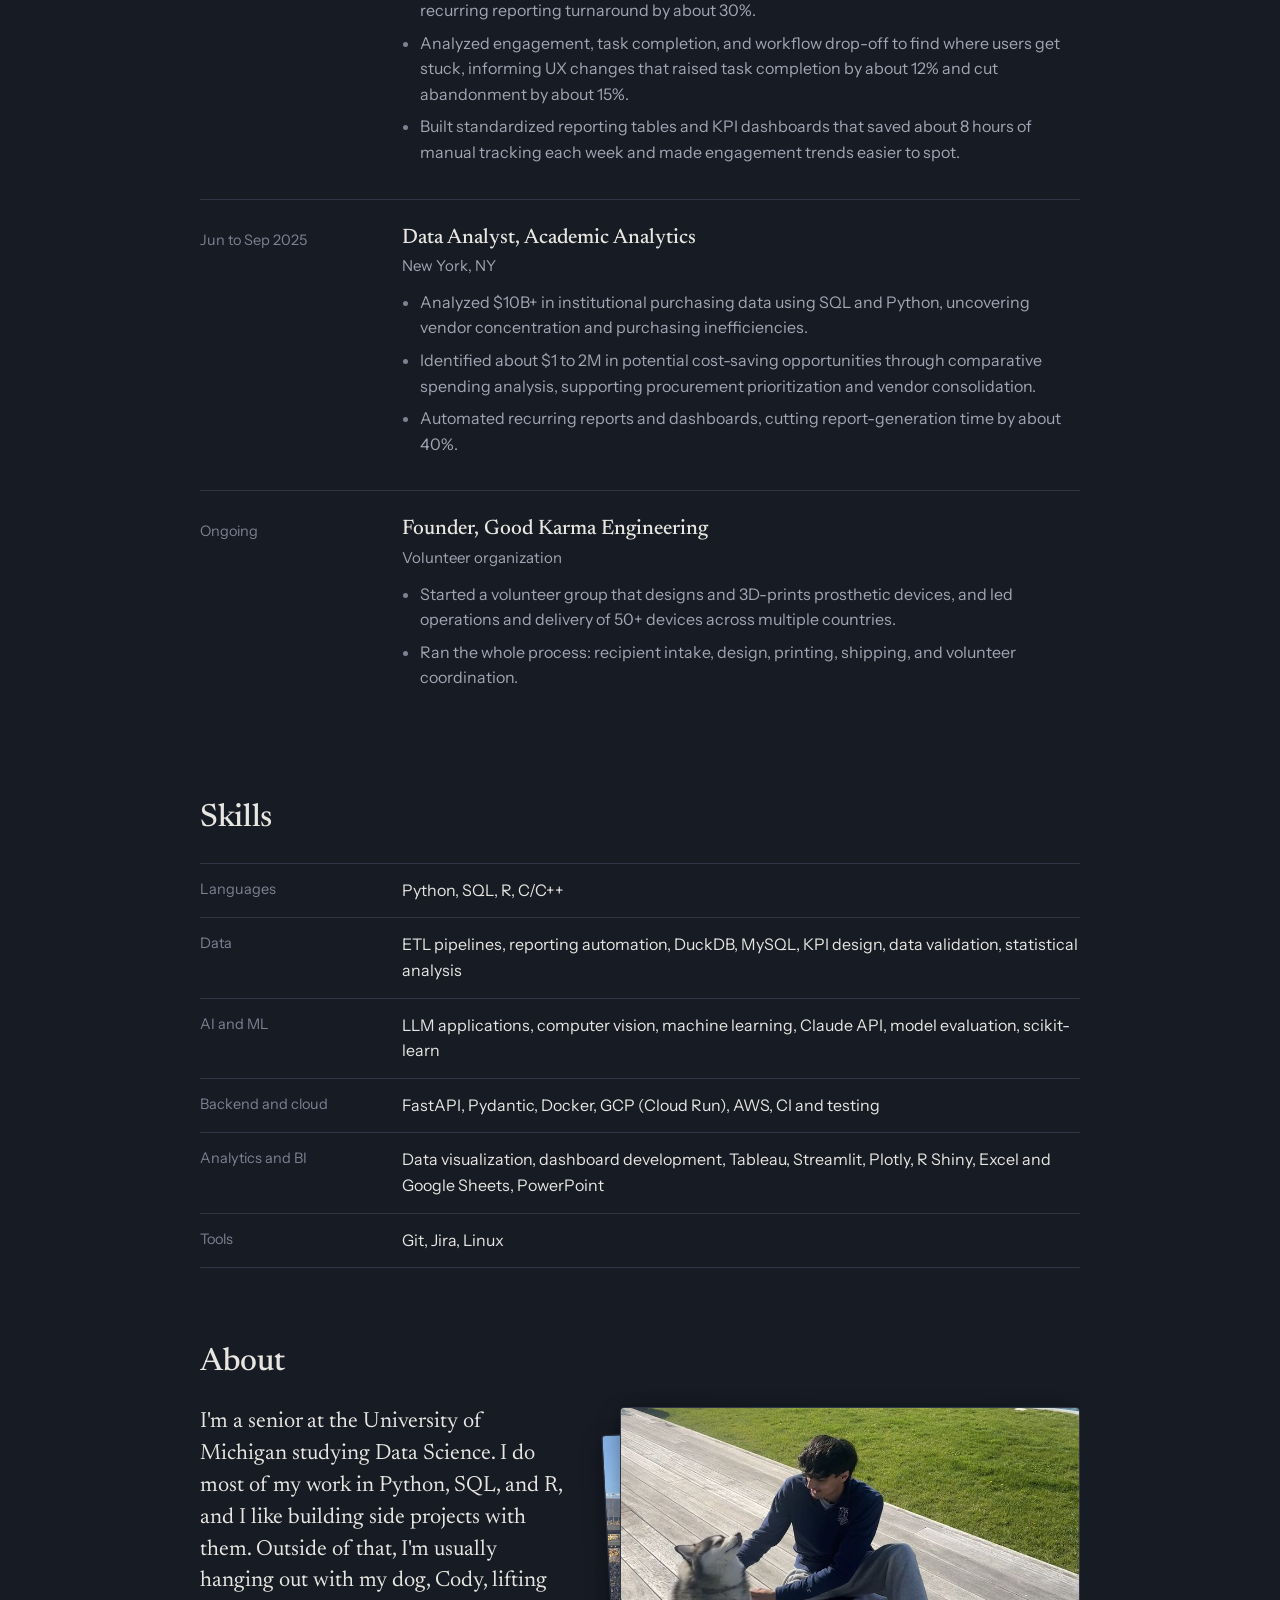
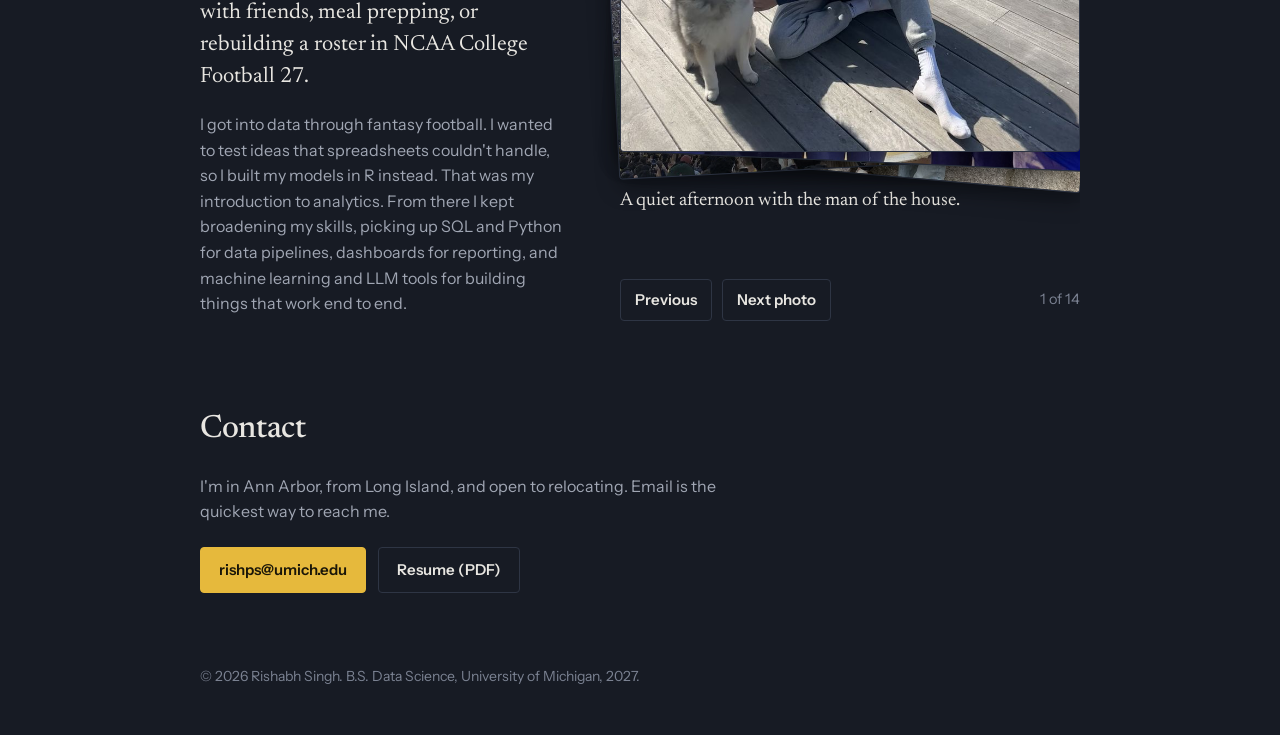
==== commit dcc3af09: "Update resume PDF and align Experience bullets with it" ====
--- a/index.html
+++ b/index.html
@@ -275,9 +275,10 @@
           <h3>AI Engineer, Nano Ops</h3>
           <p class="where">Boston, MA</p>
           <ul>
-            <li>Built a vision-LLM pipeline that turns product photos and SKUs into structured listings, cutting listing time from about 5 minutes to under 2.</li>
+            <li>Built an AI-powered workflow with Python, LLMs, and image and SKU extraction that turns product photos into structured listings, cutting listing time from about 5 minutes to under 2 and onboarding effort by about 60%.</li>
             <li>Added human review checks on SKU, serial, quantity, condition, and material fields before anything is published.</li>
-            <li>Interviewed suppliers and contractors and turned their pain points into requirements that helped drive a pivot toward surplus inventory.</li>
+            <li>Analyzed supplier workflows and customer feedback, identifying inventory availability and onboarding friction as the main growth constraints and informing a pivot toward distributor surplus inventory.</li>
+            <li>Defined match rate, sell-through rate, and time-to-fill KPIs to track marketplace performance and prioritize supplier acquisition and inventory matching.</li>
           </ul>
         </div>
       </article>
@@ -289,8 +290,8 @@
           <p class="where">Ann Arbor, MI</p>
           <ul>
             <li>Built SQL and Python pipelines over 100K+ weekly user interaction records and cut recurring reporting turnaround by about 30%.</li>
-            <li>Analyzed task completion, errors, and drop-off to find where users get stuck and inform UX changes.</li>
-            <li>Built reusable reporting tables and KPI definitions for stakeholders.</li>
+            <li>Analyzed engagement, task completion, and workflow drop-off to find where users get stuck, informing UX changes that raised task completion by about 12% and cut abandonment by about 15%.</li>
+            <li>Built standardized reporting tables and KPI dashboards that saved about 8 hours of manual tracking each week and made engagement trends easier to spot.</li>
           </ul>
         </div>
       </article>
@@ -301,9 +302,9 @@
           <h3>Data Analyst, Academic Analytics</h3>
           <p class="where">New York, NY</p>
           <ul>
-            <li>Analyzed $10B+ in institutional purchasing data for vendor concentration and unusual spending.</li>
-            <li>Flagged roughly $1 to 2M in potential savings, tied to specific vendors and categories.</li>
-            <li>Automated recurring reports in Python and built dashboards, cutting report-generation time by about 40%.</li>
+            <li>Analyzed $10B+ in institutional purchasing data using SQL and Python, uncovering vendor concentration and purchasing inefficiencies.</li>
+            <li>Identified about $1 to 2M in potential cost-saving opportunities through comparative spending analysis, supporting procurement prioritization and vendor consolidation.</li>
+            <li>Automated recurring reports and dashboards, cutting report-generation time by about 40%.</li>
           </ul>
         </div>
       </article>
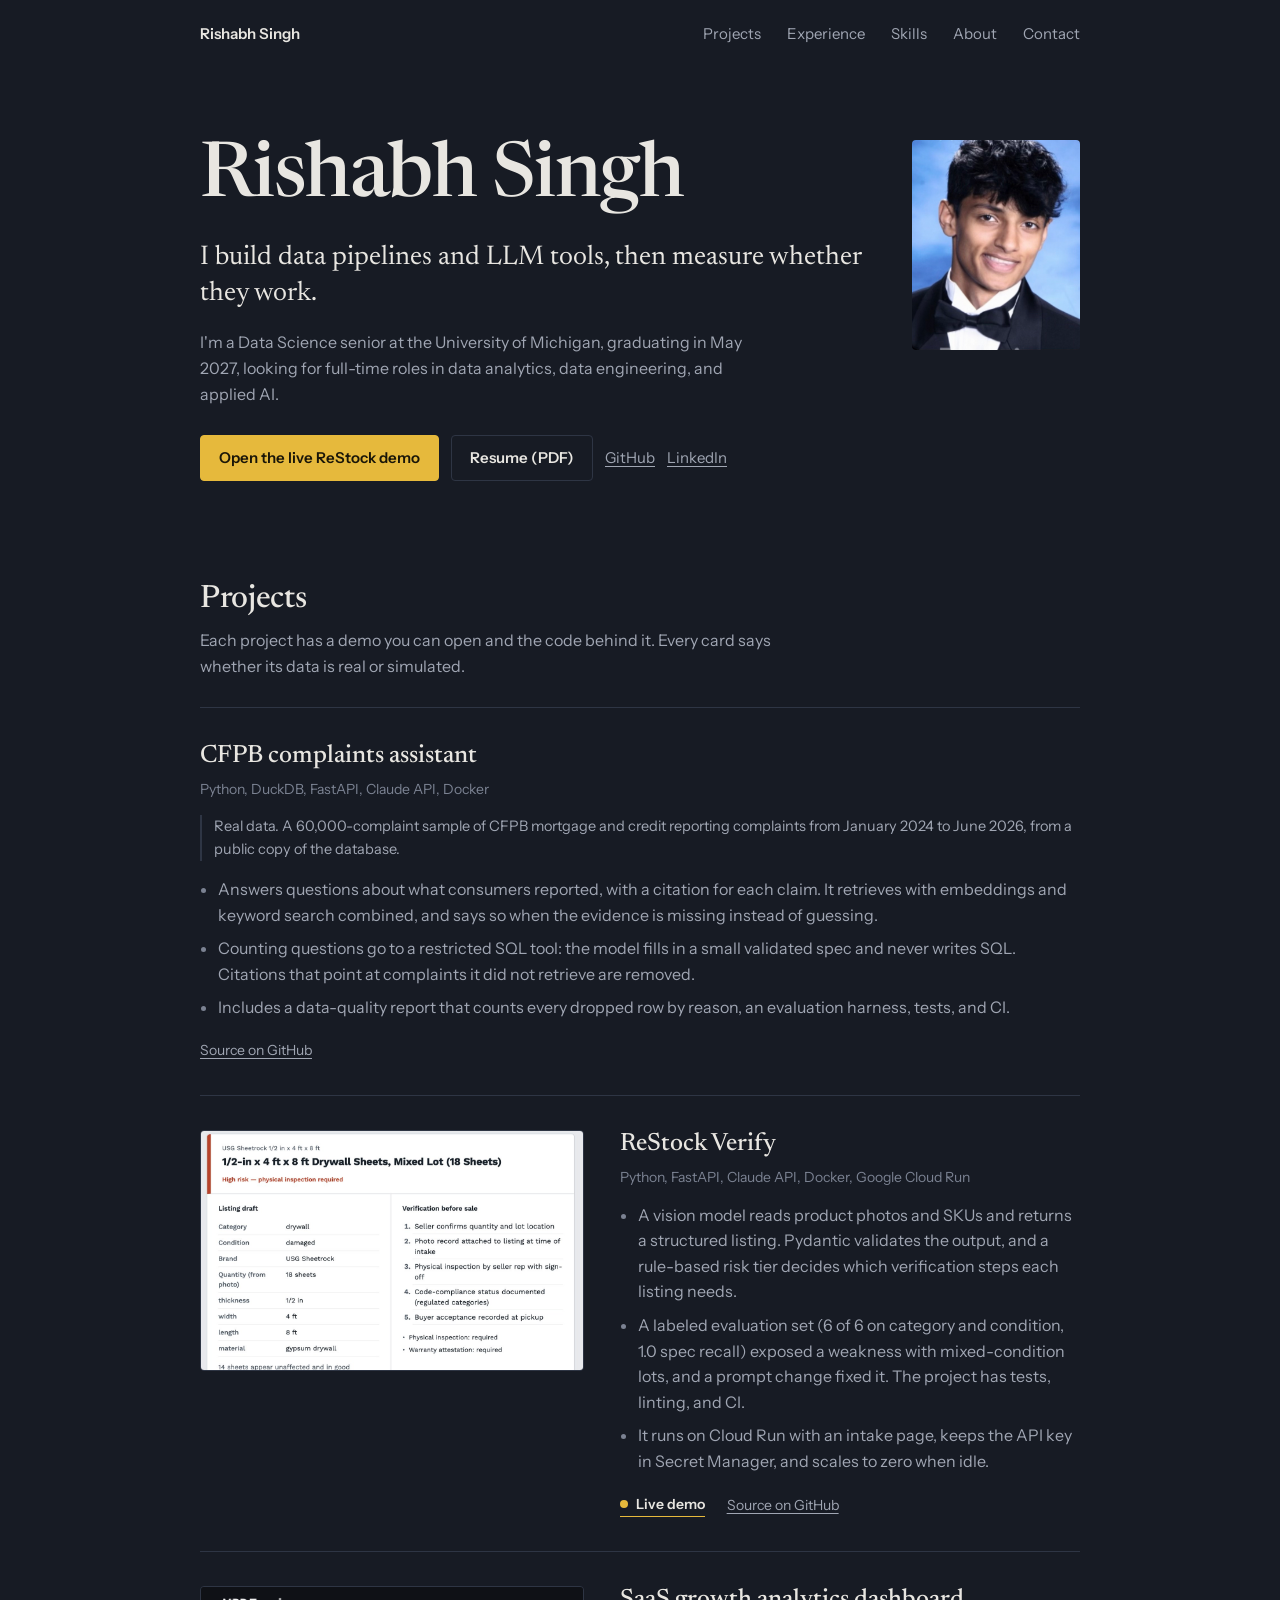
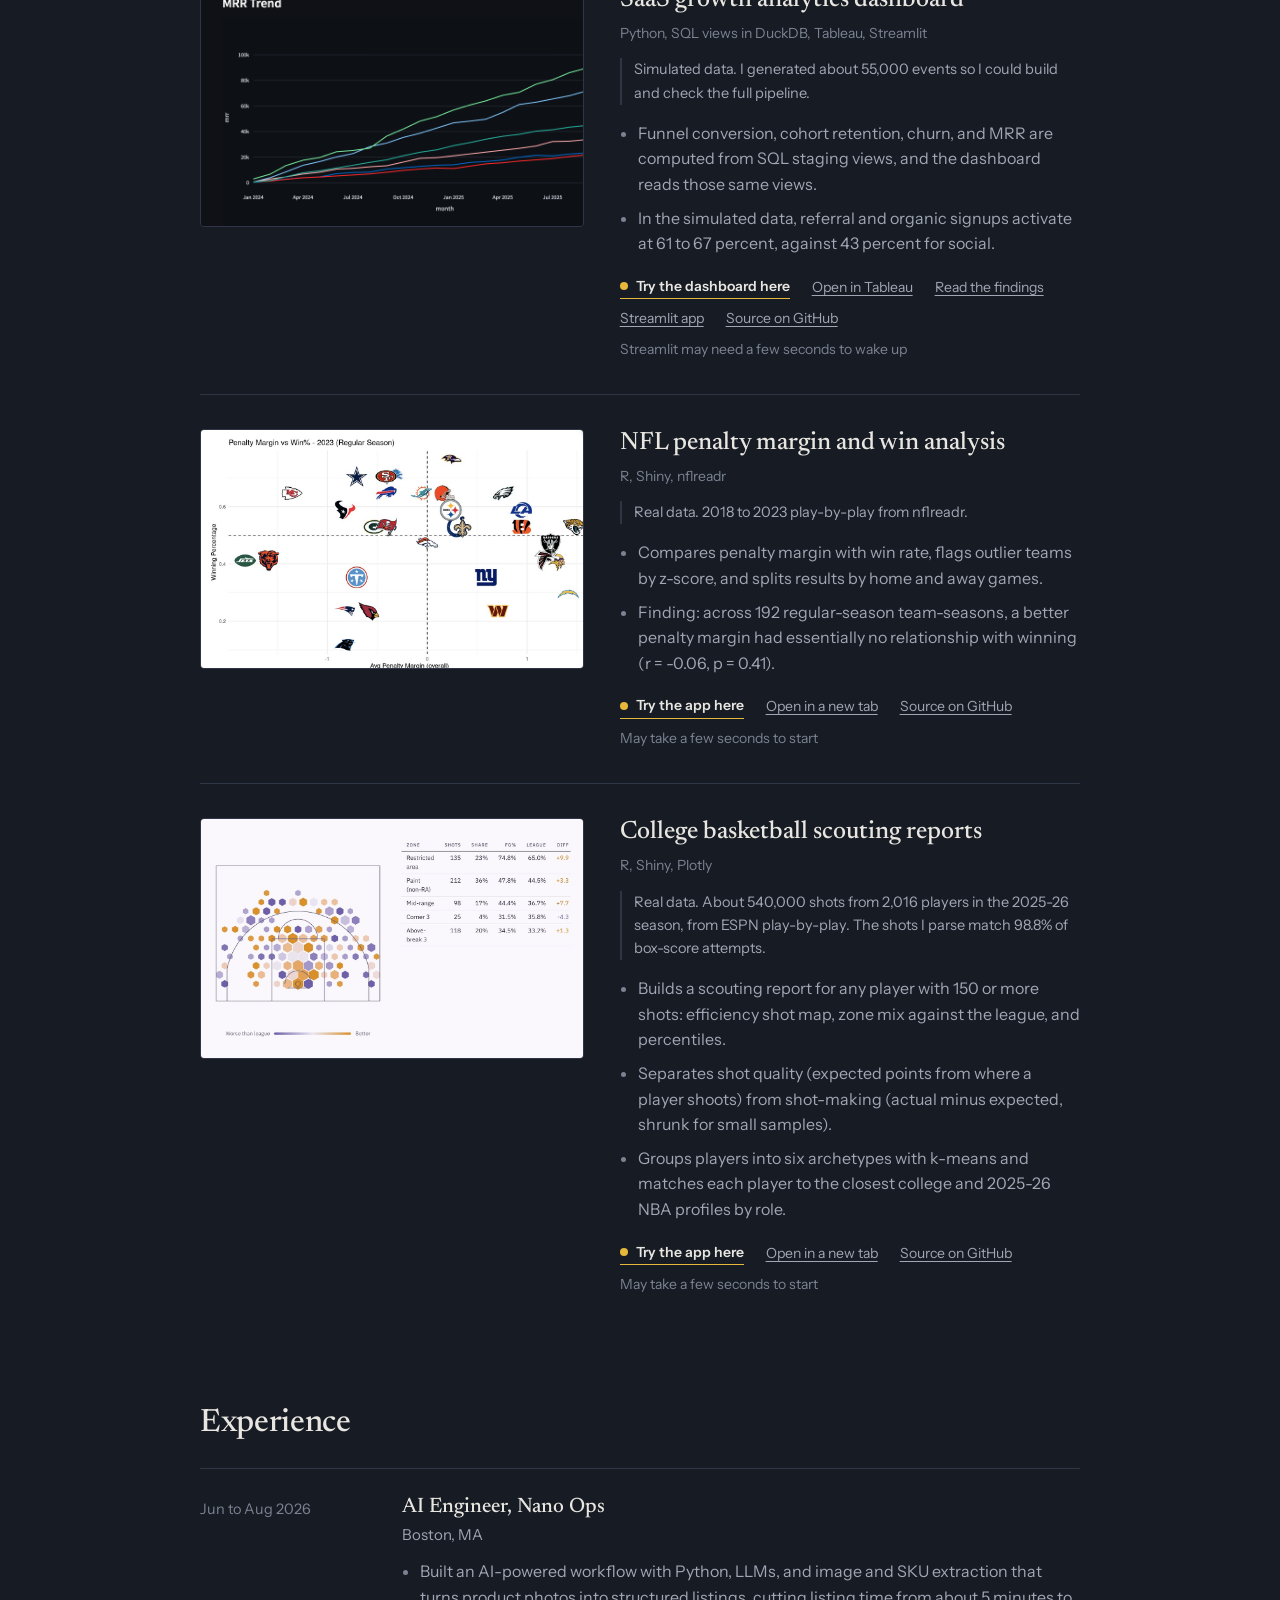
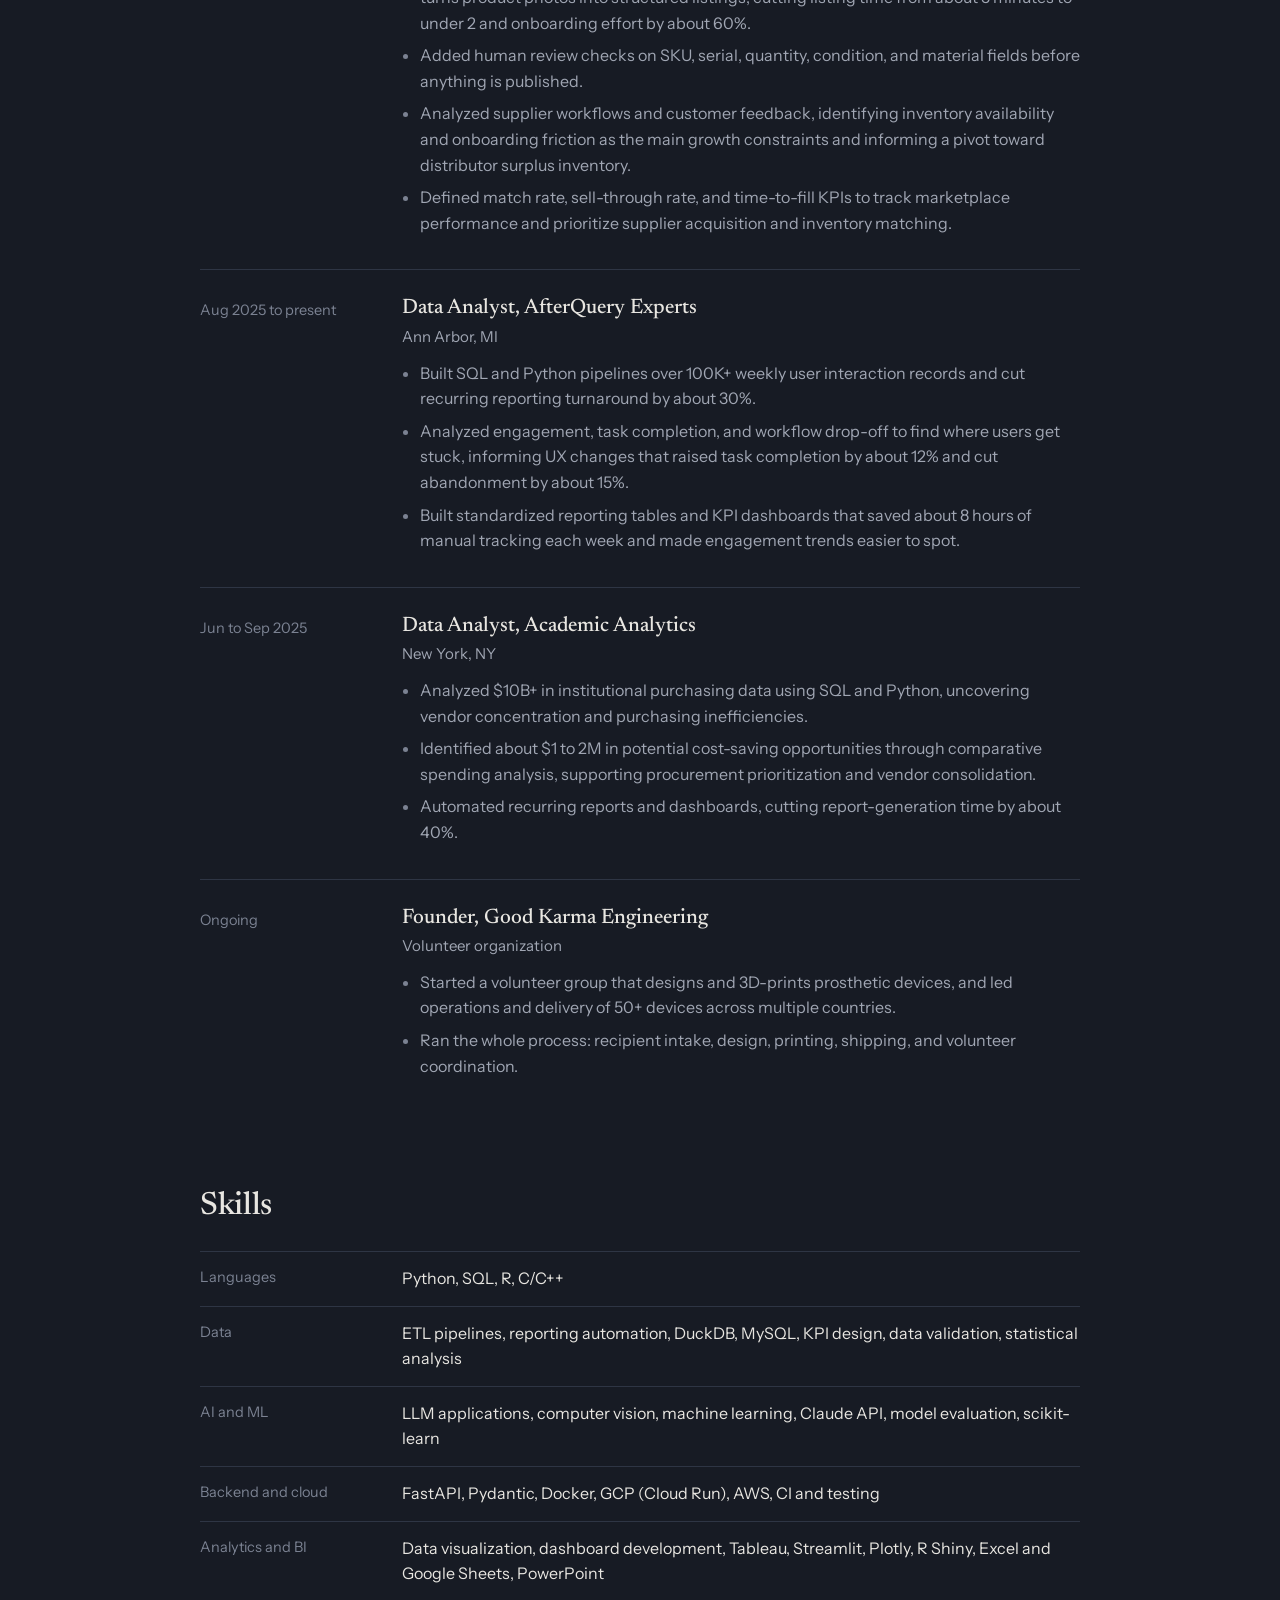
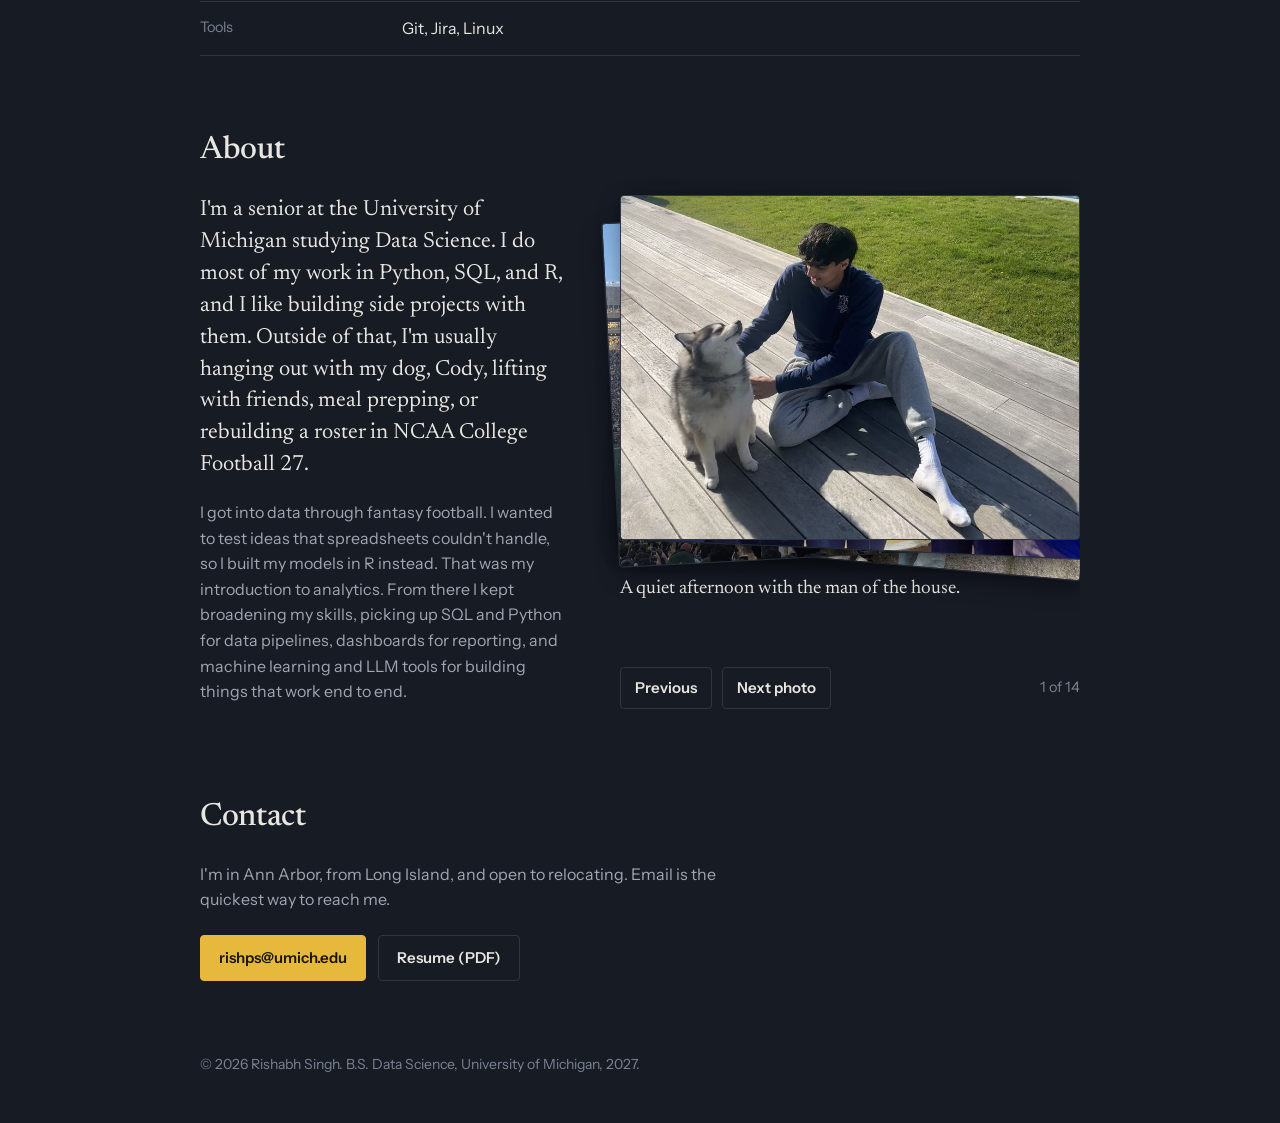
==== commit 2a34a9ba: "Add CFPB complaints assistant project" ====
--- a/index.html
+++ b/index.html
@@ -184,6 +184,22 @@
     <section id="projects">
       <h2>Projects</h2>
       <p class="section-note">Each project has a demo you can open and the code behind it. Every card says whether its data is real or simulated.</p>
+
+      <article class="project">
+        <div>
+          <h3>CFPB complaints assistant</h3>
+          <p class="stack">Python, DuckDB, FastAPI, Claude API, Docker</p>
+          <p class="data-note">Real data. A 60,000-complaint sample of CFPB mortgage and credit reporting complaints from January 2024 to June 2026, from a public copy of the database.</p>
+          <ul>
+            <li>Answers questions about what consumers reported, with a citation for each claim. It retrieves with embeddings and keyword search combined, and says so when the evidence is missing instead of guessing.</li>
+            <li>Counting questions go to a restricted SQL tool: the model fills in a small validated spec and never writes SQL. Citations that point at complaints it did not retrieve are removed.</li>
+            <li>Includes a data-quality report that counts every dropped row by reason, an evaluation harness, tests, and CI.</li>
+          </ul>
+          <div class="status">
+            <a class="src" href="https://github.com/rishabhsxngh/cfpb-rag" target="_blank" rel="noreferrer">Source on GitHub</a>
+          </div>
+        </div>
+      </article>
 
       <article class="project has-shot">
         <div class="shot"><img src="assets/img/restock-app.jpg" alt="ReStock Verify result: a drywall listing draft flagged high risk, with its verification steps" /></div>
